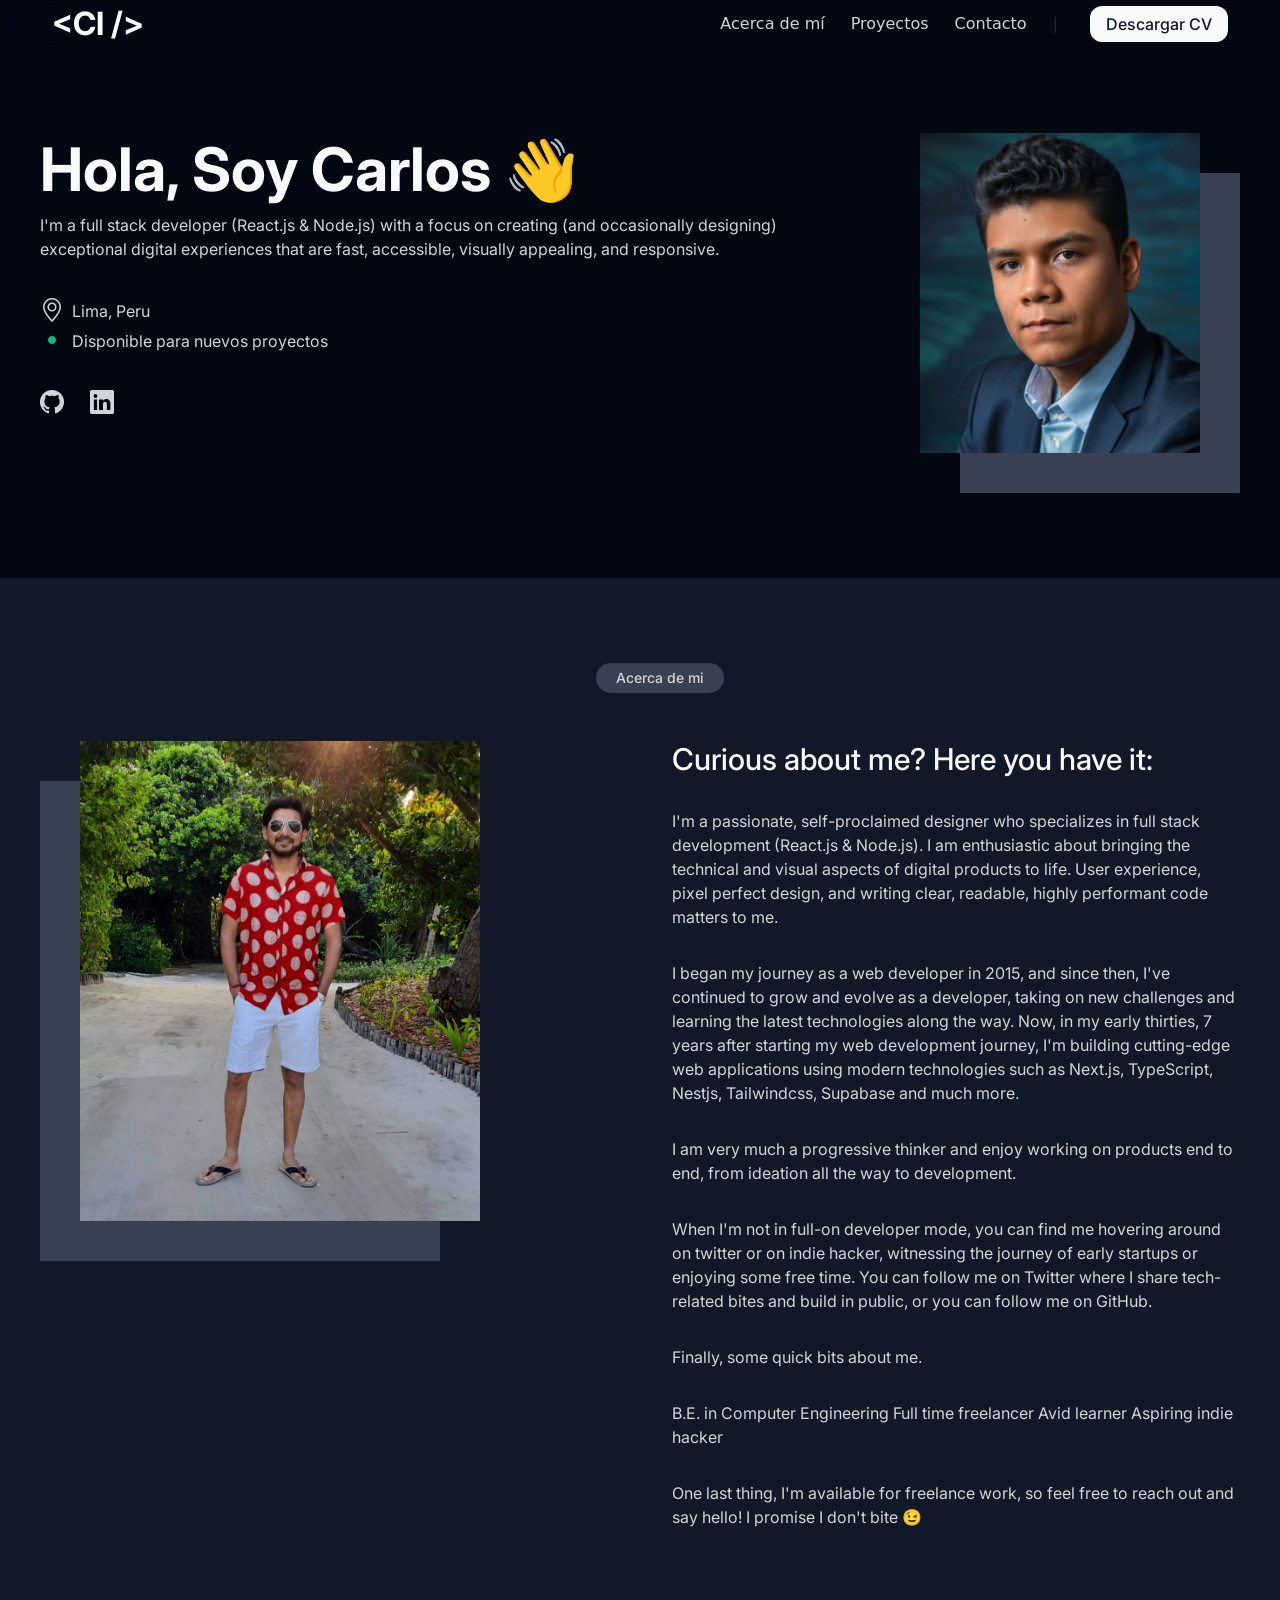
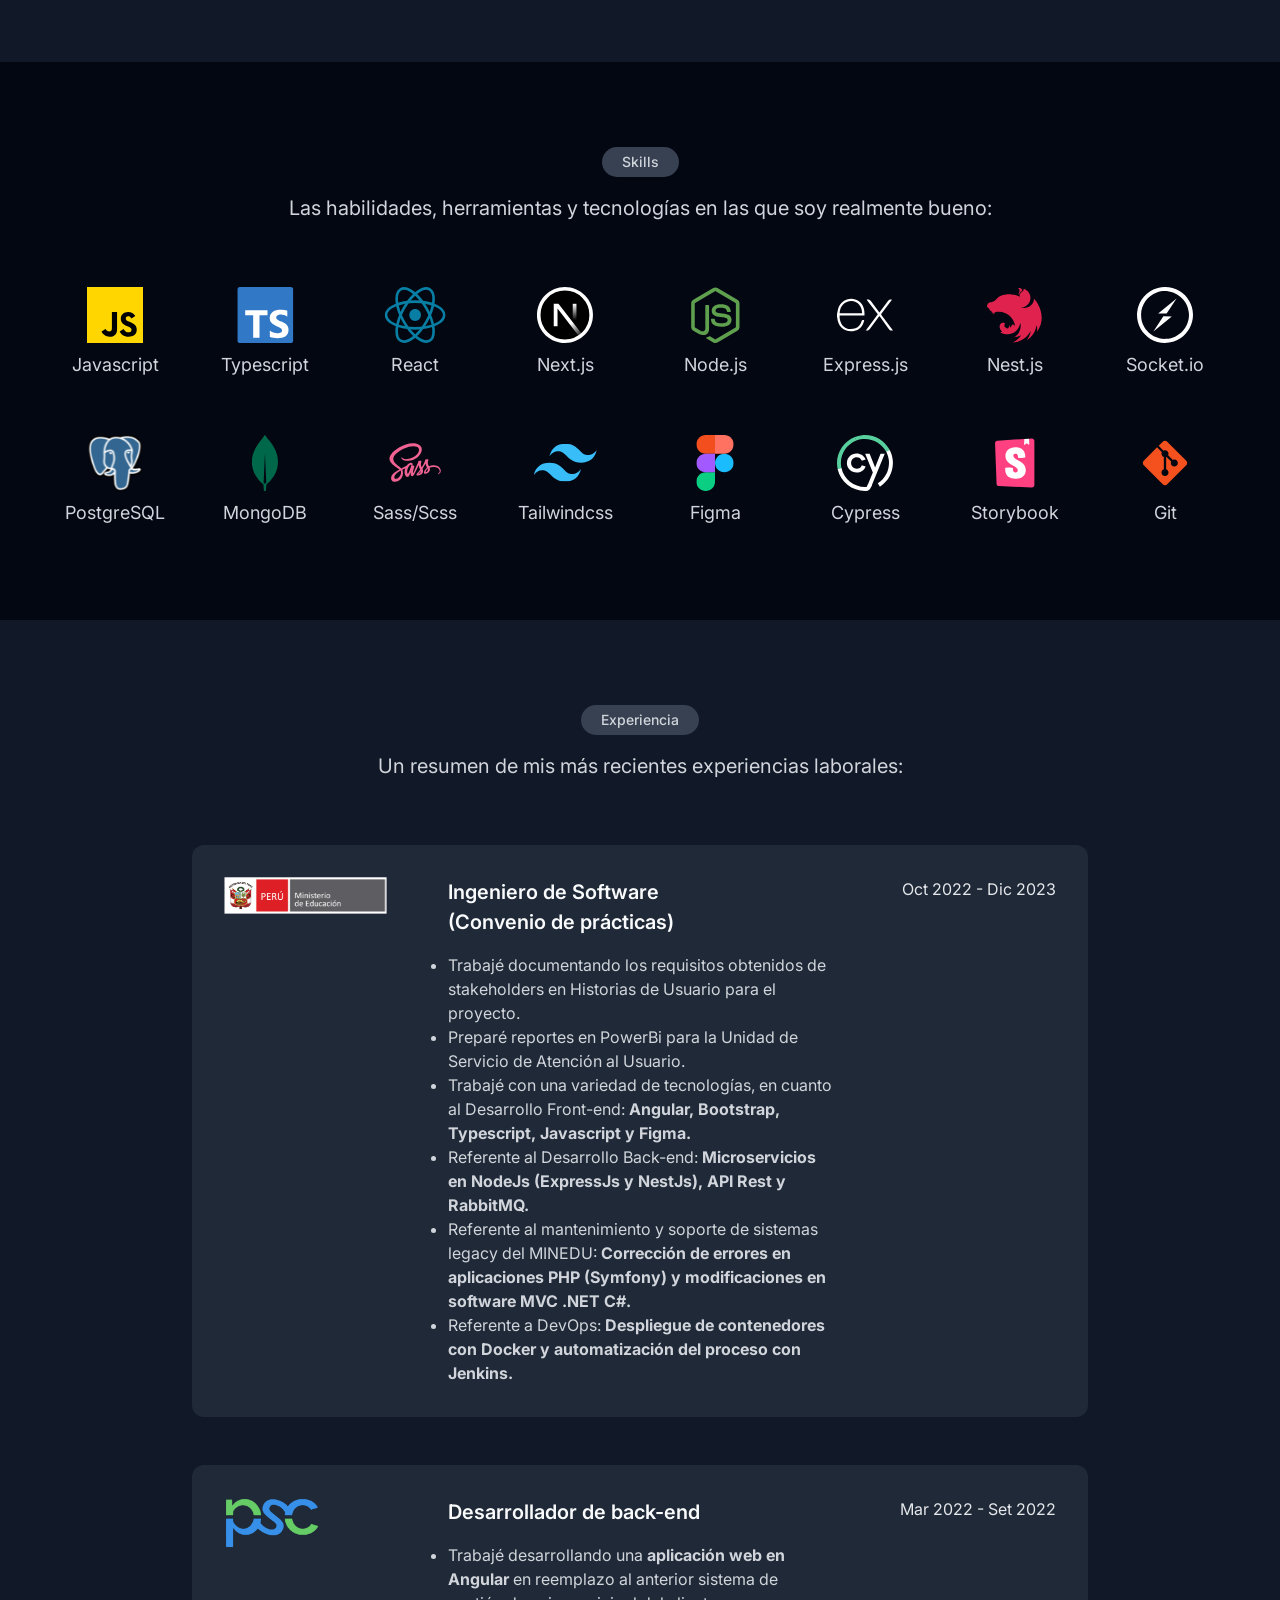
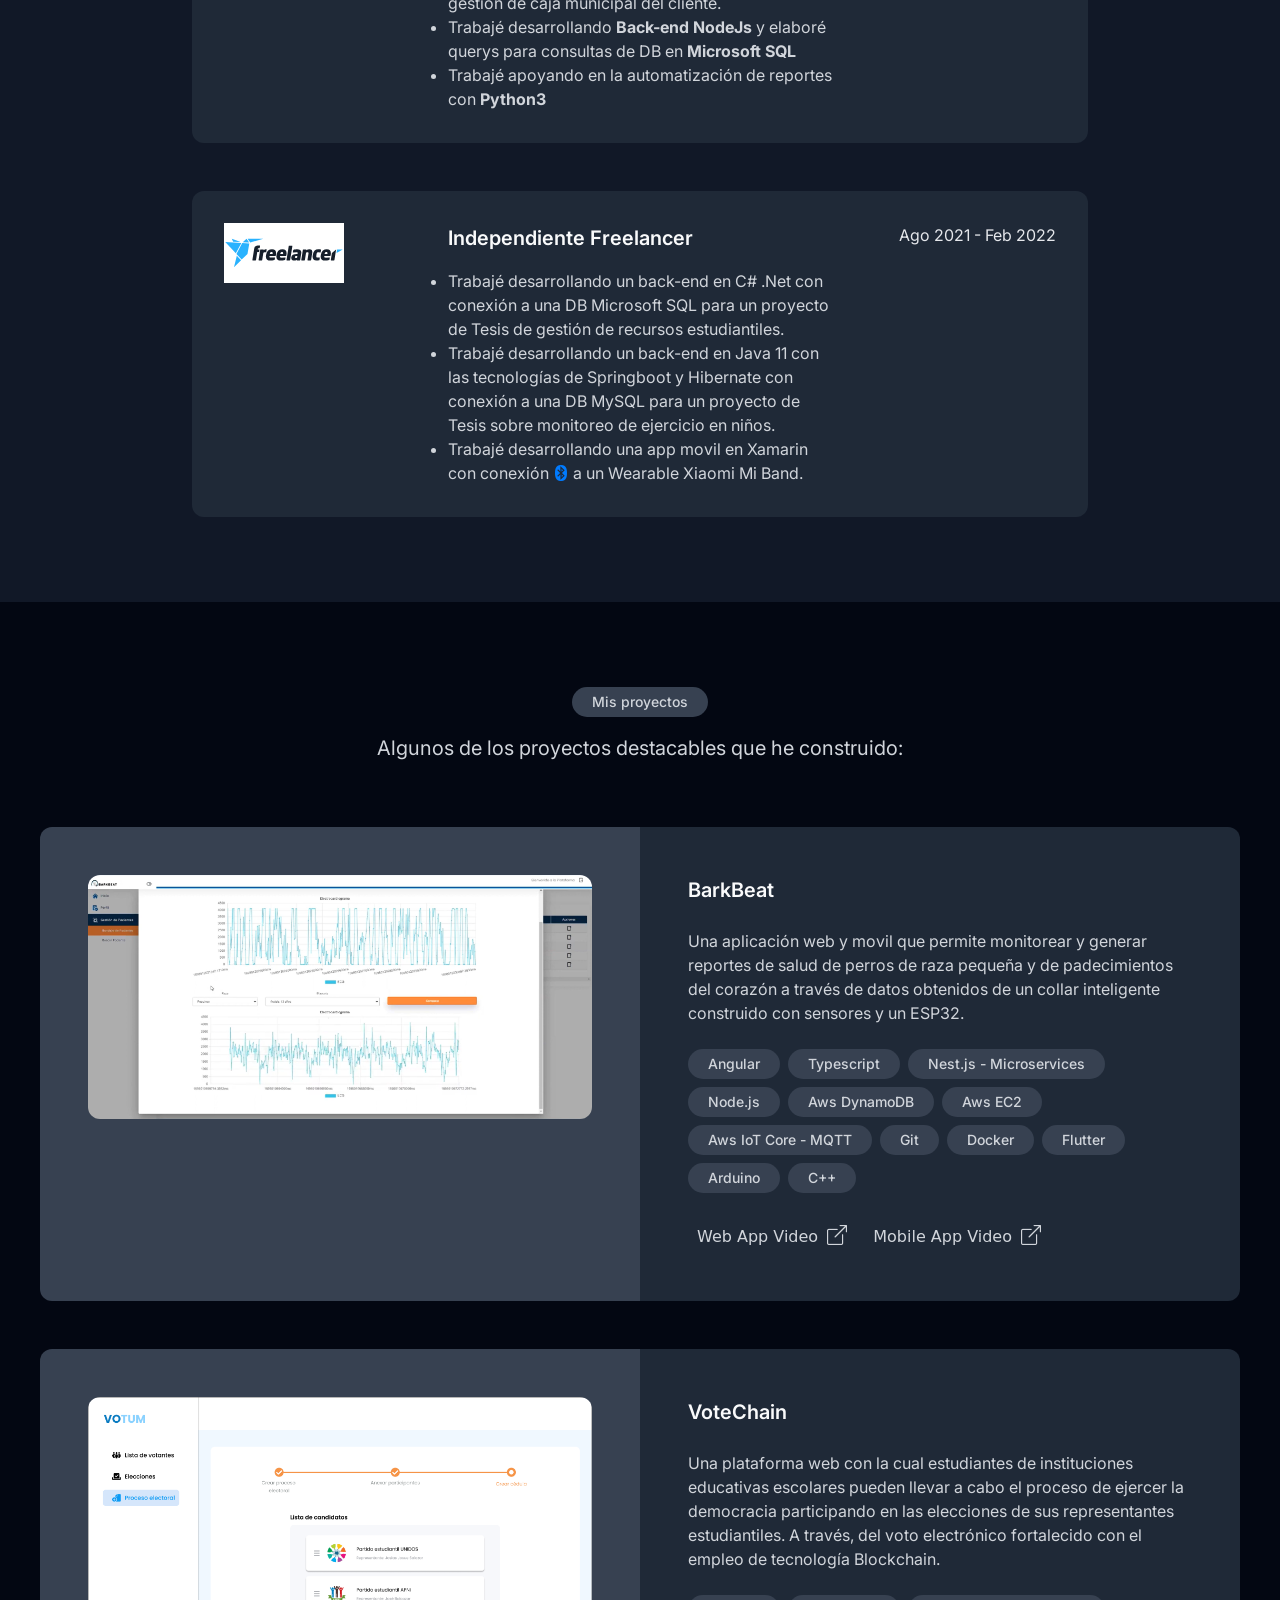
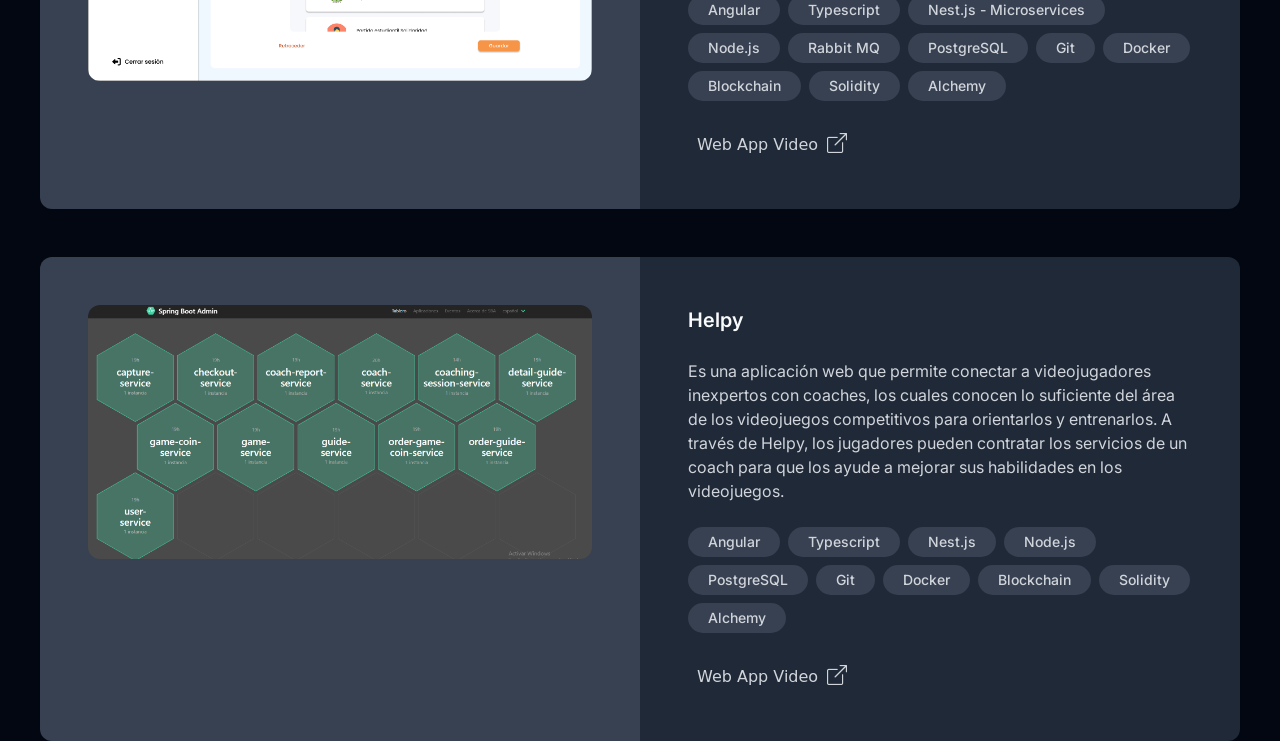
==== index.html @ 48fbedfe "." ====
<!DOCTYPE html>
<html lang="es">

<head>
    <meta charset="UTF-8">
    <meta name="viewport" content="width=device-width, initial-scale=1.0">
    <meta name="author" content="Carlos Izarra Ticlla">
    <meta name="description" content="Portafolio de proyectos">
    <meta name="keywords" content="Fullstack, backend, frontend, developer, web design">

    <link href="https://cdn.jsdelivr.net/npm/bootstrap@5.3.2/dist/css/bootstrap.min.css" rel="stylesheet"
        integrity="sha384-T3c6CoIi6uLrA9TneNEoa7RxnatzjcDSCmG1MXxSR1GAsXEV/Dwwykc2MPK8M2HN" crossorigin="anonymous">
    <link rel="stylesheet" href="https://cdn.jsdelivr.net/npm/bootstrap-icons@1.11.3/font/bootstrap-icons.min.css">
    <link href="style.css" rel="stylesheet">
    <link rel="icon" type="image/x-icon" href="images/icons/icon.png">

    <link rel="preconnect" href="https://fonts.googleapis.com">
    <link rel="preconnect" href="https://fonts.gstatic.com" crossorigin>
    <link href="https://fonts.googleapis.com/css2?family=Inter:wght@100..900&display=swap" rel="stylesheet">
    <title>Carlos Izarra | Software Engineer from Lima, Peru</title>
</head>

<body>

    <!--navbar-->
    <nav class="navbar navbar-expand-md navbar-dark sticky-top">
        <div class="container-fluid navbar-container">
            <button class="navbar-toggler" type="button" data-bs-toggle="collapse" data-bs-target="#navbarContent"
                aria-controls="navbarSupportedContent" aria-expanded="false" aria-label="Toggle navigation">
                <span class="navbar-toggler-icon"></span>
            </button>
            <div class="collapse navbar-collapse align-items-center justify-content-between" id="navbarContent">
                <p class="logo-text"> &#60;CI &#47;&#62;</p>
                <ul class="navbar-nav d-flex justify-content-center align-items-center">
                    <li class="nav-item">
                        <a class="nav-link active" aria-current="page" href="#aboutme">Acerca de mí</a>
                    </li>
                    <li class="nav-item">
                        <a class="nav-link" href="#">Proyectos</a>
                    </li>
                    <!--<li class="nav-item">
                        <a class="nav-link" href="#">Testimonios</a>
                    </li>-->
                    <li class="nav-item">
                        <a class="nav-link" href="#">Contacto</a>
                    </li>
                    <li class="nav-item">
                        <a class="nav-link separation">|</a>
                    </li>
                    <li class="nav-item">

                        <button type="button" class="btn btn-primary">
                            Descargar CV
                        </button>


                    </li>
                </ul>
            </div>
        </div>
    </nav>

    <!--Hero section-->
    <section class="hero-section dark-section">
        <div class="row section-container">
            <div class="col col-12 col-md-6 col-lg-8 order-2 order-sm-2 order-md-1 ">
                <div class="group-content">
                    <h1 class="title">Hola, Soy Carlos 👋</h1>
                    <p class="description">I'm a full stack developer (React.js & Node.js) with a focus on creating (and
                        occasionally designing) exceptional digital experiences that are fast, accessible, visually
                        appealing, and responsive.</p>
                </div>

                <div class="group-content">
                    <div class="location">
                        <i class="bi bi-geo-alt"></i>
                        <p>Lima, Peru</p>
                    </div>
                    <div class="disponibility">
                        <i class="bi bi-circle-fill"></i>
                        <p>Disponible para nuevos proyectos</p>
                    </div>
                </div>

                <div class="group-content">
                    <div class="social-medias">
                        <a href="https://github.com/CarlosIzarra09" rel="noreferrer noreopener" target="_blank">
                            <i class="bi bi-github"></i>
                        </a>
                        <a href="https://www.linkedin.com/in/carlos-eduardo-izarra-ticlla-a9482778"
                            rel="noreferrer noreopener" target="_blank">
                            <i class="bi bi-linkedin"></i>
                        </a>
                    </div>
                </div>

            </div>
            <div class="col col-12 col-md-6 col-lg-4 photo-container order-1 order-sm-1 order-md-2">
                <img class="photo" src="images/izarra-portrait.jpeg" alt="profile-photo">
            </div>
        </div>
    </section>

    <!--Aboutme section-->
    <section id="aboutme" class="aboutme-section dark-regular-section">
        <div class="title-section">
            <span class="badge rounded-pill text-bg-primary">Acerca de mi</span>
        </div>
        <div class="section-container">
            <div class="row">
                <div class="col col-12 col-md-6 col-lg-6 photo-container">
                    <img class="photo" src="images/sagar-full-pose.jpg" alt="">
                </div>
                <div class="col col-12 col-md-6 col-lg-6 information-container">
                    <h2 class="title">Curious about me? Here you have it:</h2>
                    <div class="col description">
                        <p>I'm a passionate, self-proclaimed designer who specializes in full stack development
                            (React.js &
                            Node.js). I am enthusiastic about bringing the technical and visual aspects of digital
                            products
                            to life. User experience, pixel perfect design, and writing clear, readable, highly
                            performant
                            code matters to me.
                        </p>
                        <p>I began my journey as a web developer in 2015, and since then, I've continued to grow and
                            evolve
                            as a developer, taking on new challenges and learning the latest technologies along the way.
                            Now, in my early thirties, 7 years after starting my web development journey, I'm building
                            cutting-edge web applications using modern technologies such as Next.js, TypeScript, Nestjs,
                            Tailwindcss, Supabase and much more.
                        </p>
                        <p>I am very much a progressive thinker and enjoy working on products end to end, from ideation
                            all
                            the way to development.
                        </p>
                        <p>
                            When I'm not in full-on developer mode, you can find me hovering around on twitter or on
                            indie
                            hacker, witnessing the journey of early startups or enjoying some free time. You can follow
                            me
                            on Twitter where I share tech-related bites and build in public, or you can follow me on
                            GitHub.
                        </p>
                        <p>
                            Finally, some quick bits about me.
                        </p>
                        <p>
                            B.E. in Computer Engineering
                            Full time freelancer
                            Avid learner
                            Aspiring indie hacker
                        </p>
                        <p>One last thing, I'm available for freelance work, so feel free to reach out and say hello! I
                            promise I don't bite 😉</p>
                        </p>
                    </div>

                </div>
            </div>
        </div>
    </section>

    <!--Skills Section-->
    <section class="skills-section dark-section">
        <div class="title-section">
            <span class="badge rounded-pill text-bg-primary">Skills</span>
            <p>Las habilidades, herramientas y tecnologías en las que soy realmente bueno:</p>
        </div>
        <div class="section-container">
            <div class="col skill-container">
                <img src="images/logos/icon-javascript.svg" alt="icon-">
                <span>Javascript</span>
            </div>
            <div class="col skill-container">
                <img src="images/logos/icon-typescript.svg" alt="icon-">
                <span>Typescript</span>
            </div>
            <div class="col skill-container">
                <img src="images/logos/icon-react.svg" alt="icon-">
                <span>React</span>
            </div>
            <div class="col skill-container">
                <img src="images/logos/icon-nextjs.svg" alt="icon-">
                <span>Next.js</span>
            </div>
            <div class="col skill-container">
                <img src="images/logos/icon-nodejs.svg" alt="icon-">
                <span>Node.js</span>
            </div>
            <div class="col skill-container">
                <img src="images/logos/icon-express-light.svg" alt="icon-">
                <span>Express.js</span>
            </div>
            <div class="col skill-container">
                <img src="images/logos/icon-nest.svg" alt="icon-">
                <span>Nest.js</span>
            </div>
            <div class="col skill-container">
                <img src="images/logos/icon-socket-light.svg" alt="icon-">
                <span>Socket.io</span>
            </div>
            <div class="col skill-container">
                <img src="images/logos/icon-postgresql.svg" alt="icon-">
                <span>PostgreSQL</span>
            </div>
            <div class="col skill-container">
                <img src="images/logos/icon-mongodb.svg" alt="icon-">
                <span>MongoDB</span>
            </div>
            <div class="col skill-container">
                <img src="images/logos/icon-sass.svg" alt="icon-">
                <span>Sass/Scss</span>
            </div>
            <div class="col skill-container">
                <img src="images/logos/icon-tailwindcss.svg" alt="icon-">
                <span>Tailwindcss</span>
            </div>
            <div class="col skill-container">
                <img src="images/logos/icon-figma.svg" alt="icon-">
                <span>Figma</span>
            </div>
            <div class="col skill-container">
                <img src="images/logos/icon-cypress-light.svg" alt="icon-">
                <span>Cypress</span>
            </div>
            <div class="col skill-container">
                <img src="images/logos/icon-storybook.svg" alt="icon-">
                <span>Storybook</span>
            </div>
            <div class="col skill-container">
                <img src="images/logos/icon-git.svg" alt="icon-">
                <span>Git</span>
            </div>

        </div>
    </section>

    <!--Experience Section-->
    <section class="experience-section dark-regular-section">
        <div class="title-section">
            <span class="badge rounded-pill text-bg-primary">Experiencia</span>
            <p>Un resumen de mis más recientes experiencias laborales:</p>
        </div>
        <div class="section-container">

            <div class="experience-container">
                <div class="container-company-logo">
                    <img style="width: 85%;" src="images/logos/icon-minedu.svg" alt="company">
                </div>
                <div class="container-description">
                    <p class="description__title">Ingeniero de Software<br />(Convenio de prácticas)</p>
                    <ul class="description__activities">
                        <li>Trabajé documentando los requisitos obtenidos de stakeholders en Historias de Usuario para
                            el proyecto.</li>
                        <li>Preparé reportes en PowerBi para la Unidad de Servicio de Atención al Usuario.</li>
                        <li>Trabajé con una variedad de tecnologías, en cuanto al Desarrollo Front-end:
                            <strong> Angular,
                                Bootstrap,
                                Typescript, Javascript y Figma.
                            </strong>
                        </li>
                        <li>Referente al Desarrollo Back-end:
                            <strong>Microservicios en NodeJs (ExpressJs y NestJs), API
                                Rest y
                                RabbitMQ.
                            </strong>
                        </li>
                        <li>Referente al mantenimiento y soporte de sistemas legacy del MINEDU:
                            <strong>Corrección de
                                errores en
                                aplicaciones PHP (Symfony)
                                y modificaciones en software MVC .NET C#.
                            </strong>
                        </li>
                        <li>Referente a DevOps:
                            <strong>Despliegue de contenedores con Docker y automatización del
                                proceso con Jenkins.
                            </strong>
                        </li>
                    </ul>

                </div>
                <div class="container-period">
                    <span>Oct 2022 - Dic 2023</span>
                </div>
            </div>

            <div class="experience-container">
                <div class="container-company-logo">

                    <img style="width: 50%;" src="images/logos/parrot-security-consulting-logo.png" alt="company">
                </div>
                <div class="container-description">
                    <p class="description__title">Desarrollador de back-end<br /></p>
                    <ul class="description__activities">
                        <li>Trabajé desarrollando una <strong>aplicación web en Angular</strong> en reemplazo al
                            anterior sistema de gestión de caja municipal del cliente.</li>
                        <li>Trabajé desarrollando <strong>Back-end NodeJs</strong> y elaboré querys para consultas de DB
                            en <strong>Microsoft SQL</strong></li>
                        <li>Trabajé apoyando en la automatización de reportes con <strong>Python3</strong></li>
                    </ul>

                </div>
                <div class="container-period">
                    <span>Mar 2022 - Set 2022</span>
                </div>
            </div>

            <div class="experience-container">
                <div class="container-company-logo">
                    <img style="background-color: white;" src="images/logos/logo-freelancer.svg" alt="company">
                </div>
                <div class="container-description">
                    <p class="description__title">Independiente Freelancer<br /></p>
                    <ul class="description__activities">
                        <li>Trabajé desarrollando un back-end en C# .Net con conexión a una DB Microsoft SQL para un
                            proyecto de Tesis de gestión de recursos estudiantiles.</li>
                        <li>Trabajé desarrollando un back-end en Java 11 con las tecnologías de Springboot y Hibernate
                            con conexión a una DB MySQL para un proyecto de Tesis sobre monitoreo de ejercicio en niños.
                        </li>
                        <li>Trabajé desarrollando una app movil en Xamarin con conexión <i class="bi bi-bluetooth"
                                style="font-size: 1em; color: #007bff;"></i> a un Wearable Xiaomi Mi Band.</li>
                    </ul>
                </div>
                <div class="container-period">
                    <span>Ago 2021 - Feb 2022</span>
                </div>
            </div>


        </div>
    </section>

    <!--Work Section-->
    <section class="work-section dark-section">
        <div class="title-section">
            <span class="badge rounded-pill">Mis proyectos</span>
            <p>Algunos de los proyectos destacables que he construido:</p>
        </div>
        <div class="section-container">

            <div class="container-work row">
                <div class="col-6 preview-work-column">
                    <img class="img-fluid" src="images/works/barkbeat/web.png" alt="">
                </div>
                <div class="col-6 description-work-column">
                    <span class="work-column__title">BarkBeat</span>
                    <p>
                        Una aplicación web y movil que permite monitorear y generar reportes de salud de perros de raza
                        pequeña y de padecimientos del corazón a través de datos obtenidos de un collar inteligente
                        construido
                        con sensores y un ESP32.
                    </p>
                    <div class="tech-badges d-flex gap-2 flex-wrap ">
                        <span class="badge rounded-pill">Angular</span>
                        <span class="badge rounded-pill">Typescript</span>
                        <span class="badge rounded-pill">Nest.js - Microservices</span>
                        <span class="badge rounded-pill">Node.js</span>
                        <span class="badge rounded-pill">Aws DynamoDB</span>
                        <span class="badge rounded-pill">Aws EC2</span>
                        <span class="badge rounded-pill">Aws IoT Core - MQTT</span>
                        <span class="badge rounded-pill">Git</span>
                        <span class="badge rounded-pill">Docker</span>
                        <span class="badge rounded-pill">Flutter</span>
                        <span class="badge rounded-pill">Arduino</span>
                        <span class="badge rounded-pill">C++</span>
                    </div>
                    <div class="d-flex gap-2 flex-wrap">
                        <a href="https://www.youtube.com/watch?v=ePqyZFLSVjY" target="_blank" rel="noopener noreferrer">
                            Web App Video
                            <i class="bi bi-box-arrow-up-right"></i>
                        </a>
                        <a href="https://www.youtube.com/watch?v=DiIOHXmTfeA" target="_blank" rel="noopener noreferrer">
                            Mobile App Video
                            <i class="bi bi-box-arrow-up-right"></i>
                        </a>
                    </div>


                </div>
            </div>

            <div class="container-work row">
                <div class="col-6 preview-work-column">
                    <img class="img-fluid" src="images/works/votechain/electoral-process-page.png" alt="">
                </div>
                <div class="col-6 description-work-column">
                    <span class="work-column__title">VoteChain</span>
                    <p>Una plataforma web con la cual estudiantes de instituciones educativas escolares pueden llevar a
                        cabo el proceso de ejercer la democracia participando en las elecciones de sus representantes
                        estudiantiles. A través, del voto electrónico fortalecido con el empleo de tecnología
                        Blockchain.
                    </p>
                    <div class="tech-badges d-flex gap-2 flex-wrap ">
                        <span class="badge rounded-pill">Angular</span>
                        <span class="badge rounded-pill">Typescript</span>
                        <span class="badge rounded-pill">Nest.js - Microservices</span>
                        <span class="badge rounded-pill">Node.js</span>
                        <span class="badge rounded-pill">Rabbit MQ</span>
                        <span class="badge rounded-pill">PostgreSQL</span>
                        <span class="badge rounded-pill">Git</span>
                        <span class="badge rounded-pill">Docker</span>
                        <span class="badge rounded-pill">Blockchain</span>
                        <span class="badge rounded-pill">Solidity</span>
                        <span class="badge rounded-pill">Alchemy</span>
                    </div>
                    <a href="https://youtu.be/lZUMX9cxocc" target="_blank" rel="noopener noreferrer">
                        Web App Video
                        <i class="bi bi-box-arrow-up-right"></i>
                    </a>

                </div>
            </div>

            <div class="container-work row">
                <div class="col-6 preview-work-column">
                    <img class="img-fluid" src="images/works/helpy/microservices.png" alt="">
                </div>
                <div class="col-6 description-work-column">
                    <span class="work-column__title">Helpy</span>
                    <p>Es una aplicación web que permite conectar a videojugadores inexpertos con coaches,
                        los cuales conocen lo suficiente del área de los videojuegos competitivos para orientarlos y
                        entrenarlos. A través de Helpy, los jugadores pueden contratar los servicios de un coach para que los ayude a
                        mejorar sus habilidades en los videojuegos.
                    </p>
                    <div class="tech-badges d-flex gap-2 flex-wrap ">
                        <span class="badge rounded-pill">Angular</span>
                        <span class="badge rounded-pill">Typescript</span>
                        <span class="badge rounded-pill">Nest.js</span>
                        <span class="badge rounded-pill">Node.js</span>
                        <span class="badge rounded-pill">PostgreSQL</span>
                        <span class="badge rounded-pill">Git</span>
                        <span class="badge rounded-pill">Docker</span>
                        <span class="badge rounded-pill">Blockchain</span>
                        <span class="badge rounded-pill">Solidity</span>
                        <span class="badge rounded-pill">Alchemy</span>
                    </div>
                    <a href="https://www.youtube.com/watch?v=ePqyZFLSVjY" target="_blank" rel="noopener noreferrer">
                        Web App Video
                        <i class="bi bi-box-arrow-up-right"></i>
                    </a>

                </div>
            </div>


        </div>
    </section>




    <!--Bootstrap-->
    <script src="https://cdn.jsdelivr.net/npm/bootstrap@5.3.2/dist/js/bootstrap.bundle.min.js"
        integrity="sha384-C6RzsynM9kWDrMNeT87bh95OGNyZPhcTNXj1NW7RuBCsyN/o0jlpcV8Qyq46cDfL"
        crossorigin="anonymous"></script>
</body>

</html>
---- style.css ----
/*General*/
:root {
    --gray-light-default: #ffffff;
    --gray-light-50: #f9fafb;
    --gray-light-100: #f3f4f6;
    --gray-light-200: #e5e7eb;
    --gray-light-300: #d1d5db;
    --gray-light-400: #9ca3af;
    --gray-light-500: #6b7280;
    --gray-light-600: #4b5563;
    --gray-light-700: #374151;
    --gray-light-800: #1f2937;
    --gray-light-900: #111827;
    --gray-light-950: #030712;

    --gray-dark-default: #030712;
    --gray-dark-50: #111827;
    --gray-dark-100: #1f2937;
    --gray-dark-200: #374151;
    --gray-dark-300: #4b5563;
    --gray-dark-400: #6b7280;
    --gray-dark-500: #9ca3af;
    --gray-dark-600: #d1d5db;
    --gray-dark-700: #e5e7eb;
    --gray-dark-800: #f3f4f6;
    --gray-dark-900: #f9fafb;
    --gray-dark-950: #ffffff;

    --emerald: #10b981;
}

body {
    background-color: var(--gray-dark-default);
}

section {
    display: flex;
    flex-direction: column;
    align-items: center;
}

.col {
    display: flex;
    flex-direction: column;
}

.dark-section {
    background-color: var(--gray-dark-default);
}

.dark-regular-section {
    background-color: var(--gray-dark-50);
}


/*Navbar*/
.navbar-dark {
    color: var(--gray-dark-900) !important;
}

.navbar {
    backdrop-filter: blur(24px)
}




.navbar-nav .nav-item .nav-link {
    color: var(--gray-dark-600);
    font-size: 1rem;
    font-weight: 500;
    margin-left: 10px;
}

.navbar-nav .nav-item .nav-link:hover {
    color: var(--gray-dark-900);
}

.navbar-nav .nav-item .separation {
    color: var(--gray-dark-100);
}



.container-fluid .logo-text {
    font-family: "Inter", sans-serif;
    font-weight: bold;
    font-size: 2rem;
    color: var(--gray-dark-900);
    margin-bottom: 0;
}

.navbar-nav button {
    color: var(--gray-dark-50);
    background-color: var(--gray-dark-900);
    border: none !important;
    border-radius: 0.75rem !important;
    padding: 6px 16px;
    font-family: "Inter", sans-serif;
    font-weight: 500;
    font-size: 1rem;
    margin-left: 1.5rem;
}

.navbar-nav button:hover {
    background-color: var(--gray-dark-700);
    color: var(--gray-dark-50);
}

/*Hero Section*/
.hero-section {
    padding: 85px 40px;   
}

.navbar {
    padding: 0px 40px;
}


.navbar .navbar-container {
    max-width: 80rem;
}

.section-container {
    max-width: 80rem;
}


.hero-section .title {
    font-family: "Inter", sans-serif;
    font-weight: bold;
    font-size: 3.75rem;
    color: var(--gray-dark-900);

}

.hero-section .description {
    font-family: "Inter", sans-serif;
    font-weight: 400;
    font-size: 1rem;
    color: var(--gray-dark-600);
    /*padding-bottom: 2.75rem;*/
    margin: 0;
}

.hero-section .location{
    display: flex;
    flex-direction: row;
    color: var(--gray-dark-600);
    gap: 8px;
    align-items: center;
}

.hero-section .location p {
    font-family: "Inter", sans-serif;
    font-weight: 400;
    font-size: 1rem;
    margin: 0;
}

.hero-section .location i {
    font-size: 24px;
}

.hero-section .disponibility{
    display: flex;
    flex-direction: row;
    color: var(--gray-dark-600);
    gap: 8px;
    align-items: center;
}

.hero-section .disponibility p {
    font-family: "Inter", sans-serif;
    font-weight: 400;
    font-size: 1rem;
    margin: 0;
}

.hero-section .disponibility i {
    font-size: 8px;
    padding-left: 8px;
    padding-right: 8px;
    color: var(--emerald);
}

.hero-section .photo-container {
    justify-content: center;
    align-content: end;
    flex-wrap: wrap;
}

.hero-section .photo-container .photo {
    width: 280px;
    height: 320px;
    margin-right: 40px;
    margin-bottom: 40px;
    
    object-fit: cover;
    
    box-shadow: 40px 40px var(--gray-dark-200);
}

.hero-section .row .col {
    gap: 2rem;
}

.hero-section .social-medias a {
    margin-right: 18px;
    font-size: 1.5rem;
    text-decoration: none;
}

.hero-section .social-medias a:hover i {
    color: var(--gray-dark-900);
}

.hero-section .social-medias a i {
    color: var(--gray-dark-600) ;
}

/*About me*/
.aboutme-section {
    padding: 85px 40px 85px 80px;   
    display: flex;
    flex-direction: column;
    align-items: center;
    gap: 3rem;
}

.aboutme-section .title-section {
    text-align: center;
}

.aboutme-section .title-section .badge{
     color: var(--gray-dark-600) !important;
     padding: 8px 20px 8px 20px;
     font-weight: 500;
     font-family: 'Inter', sans-serif;
     font-size: 0.875rem;
     background-color: var(--gray-dark-200) !important;
}

.aboutme-section .photo-container {
    display: flex;
    flex-direction: column;
    justify-content: start;
    align-items: start;
}

.aboutme-section .photo-container .photo {
    width: 400px;
    height: 480px;
    object-fit: cover;
    box-shadow: -40px 40px var(--gray-dark-200);
}

.aboutme-section .information-container {
    gap: 24px;
}

.aboutme-section .information-container .title {
    font-size: 1.875rem;
}

.aboutme-section .information-container .description {
    gap: 16px;
}

.aboutme-section .information-container .title {
    color: var(--gray-dark-900);
    font-family: 'Inter', sans-serif;
}

.aboutme-section .information-container .description p {
    color: var(--gray-dark-600);
    font-family: 'Inter', sans-serif;
    font-size: 1rem;
    font-weight: 400;
}

/*Skills*/
.skills-section {
    padding: 85px 40px 85px 40px;   
    display: flex;
    flex-direction: column;
    align-items: center;
    gap: 3rem;
}

.skills-section .title-section {
    display: flex;
    flex-direction: column;
    align-items: center;
    gap: 1rem;
}

.skills-section .title-section .badge{
     color: var(--gray-dark-600) !important;
     padding: 8px 20px 8px 20px;
     font-weight: 500;
     font-family: 'Inter', sans-serif;
     font-size: 0.875rem;
     background-color: var(--gray-dark-200) !important;
}

.skills-section .title-section p {
    font-family: 'Inter', sans-serif;
    font-size: 1.25rem;
    font-weight: 400;
    color: var(--gray-dark-600);
    text-align: center;
}

.skills-section .section-container {
    display: grid;
    width: 100%;
    row-gap: 3rem;
    grid-template-columns: repeat(8,minmax(0,1fr));
}

.section-container .skill-container {
    display: flex;
    flex-direction: column;
    align-items: center;
    height: 100px;
}

.section-container .skill-container img {
    padding-bottom: 8px;
    width: 64px;
    height: 64px;
}

.section-container .skill-container span {
    font-family: 'Inter', sans-serif;
    font-weight: 400;
    font-size: 1.125rem;
    color: var(--gray-dark-600);
}

/*Experience*/
.experience-section {
    padding: 85px 40px 85px 40px;   
    display: flex;
    flex-direction: column;
    align-items: center;
    gap: 3rem;
}

.experience-section .title-section {
    display: flex;
    flex-direction: column;
    align-items: center;
    gap: 1rem;
}

.experience-section .title-section .badge{
     color: var(--gray-dark-600) !important;
     padding: 8px 20px 8px 20px;
     font-weight: 500;
     font-family: 'Inter', sans-serif;
     font-size: 0.875rem;
     background-color: var(--gray-dark-200) !important;
}

.experience-section .title-section p {
    font-family: 'Inter', sans-serif;
    font-size: 1.25rem;
    font-weight: 400;
    color: var(--gray-dark-600);
    text-align: center;
}

.experience-section .section-container {
    display: flex;
    flex-direction: column;
    align-items: center;
    gap: 3rem;
    width: 100%;
}

.experience-section .section-container .experience-container {
    background-color: var(--gray-dark-100);
    border-radius: 12px;
    padding: 2rem;
    max-width: 56rem;
    display: flex;
    flex-direction: row;
    gap: 2rem;
}

.experience-container .container-company-logo{
    width: 25%;
}

.experience-container .container-description {
    width: 50%;
    display: flex;
    flex-direction: column;
    gap: 1rem;
}

.experience-container .container-description .description__title {
    font-family: 'Inter',sans-serif;
    color: var(--gray-dark-900);
    font-weight: 600;
    font-size: 1.25rem;
    margin: 0;
}

.experience-container .container-description .description__activities {
    font-family: 'Inter',sans-serif;
    color: var(--gray-dark-600);
    font-size: 1rem;
    font-weight: 400;
    padding-left: 0;
    margin: 0;
}



.experience-container .container-period {
    width: 25%;
    text-align: end;
}

.experience-container .container-period span {
    font-family: 'Inter',sans-serif;
    font-weight: 400;
    color: var(--gray-dark-700);
    font-size: 1rem;
}

/*Work Section*/
.work-section {
    padding: 85px 40px 85px 40px;   
    display: flex;
    flex-direction: column;
    align-items: center;
    gap: 3rem;
}

.work-section .title-section {
    display: flex;
    flex-direction: column;
    align-items: center;
    gap: 1rem;
}

.work-section .title-section .badge{
     color: var(--gray-dark-600) !important;
     padding: 8px 20px 8px 20px;
     font-weight: 500;
     font-family: 'Inter', sans-serif;
     font-size: 0.875rem;
     background-color: var(--gray-dark-200) !important;
}

.work-section .title-section p {
    font-family: 'Inter', sans-serif;
    font-size: 1.25rem;
    font-weight: 400;
    color: var(--gray-dark-600);
    text-align: center;
}

.work-section .section-container {
    display: flex;
    flex-direction: column;
    align-items: center;
    gap: 3rem;
    width: 100%;
    max-height: 480px;
}

.work-section .section-container .container-work {
    width: 100%;
    max-width: 78.5rem;
}

.container-work .preview-work-column {
    background-color: var(--gray-dark-200);
    border-radius: 12px 0px 0px 12px;
    padding: 3rem;
}

.container-work .preview-work-column img {
    object-fit: cover;
    border-radius: 12px;
    color: transparent;
    transition-duration: .5s;
    transition-timing-function: cubic-bezier(.4,.2,1);
}

.container-work .preview-work-column img:hover {
    transform: scale(1.05);
    transition-duration: .5s;
    transition-timing-function: cubic-bezier(.4,.2,1);
    cursor: pointer;
}

.container-work .description-work-column {
    background-color: var(--gray-dark-100);
    border-radius: 0px 12px 12px 0px;
    padding: 3rem;
    display: flex;
    flex-direction: column;
    align-items: start;
    gap: 1.5rem;
}

.container-work .description-work-column .work-column__title {
    padding: 0;
    margin: 0;
    color: var(--gray-dark-900);
    font-family: 'Inter',sans-serif;
    font-weight: 600;
    font-size: 1.25rem;
}

.container-work .description-work-column p {
    padding: 0;
    margin: 0;
    color: var(--gray-dark-600);
    font-family: 'Inter',sans-serif;
    font-weight: 400;
    font-size: 1rem;
}

.container-work .description-work-column .tech-badges .badge {
    color: var(--gray-dark-600) !important;
     padding: 8px 20px 8px 20px;
     font-weight: 500;
     font-family: 'Inter', sans-serif;
     font-size: 0.875rem;
     background-color: var(--gray-dark-200) !important;
}

.container-work .description-work-column a {
    color: var(--gray-dark-600);
    text-decoration: none !important;
    border-radius: 8px;
    padding: 3px 9px;
}

.container-work .description-work-column a:hover {
    background-color: var(--gray-dark-50);
}

.container-work .description-work-column a i {
    padding-left: 4px;
    font-size: 1.25rem;
    color: var(--gray-dark-600);
    font-weight: bold;
    color: 2
}


/*breakpoint lg*/
@media screen and (max-width: 991px) {

    .aboutme-section .photo-container .photo {
        width: 340px;
        height: 420px;
        max-width: 100%;
    }

    .hero-section .title {
        font-size: 2.75rem;
    }

    .skills-section .section-container {
        grid-template-columns: repeat(6,minmax(0,1fr));
        row-gap: 2rem;
    }
}

/*Breakpint md*/
@media screen and (max-width: 767px) {
    .navbar-nav {
        display: flex;
        flex-direction: column;
        align-items: center;
        gap: 5px;
        padding-bottom: 20px;
    }

    .container-fluid .logo-text {
        text-align: center;
    }

    .navbar-nav .nav-item .nav-link {
        margin: 0;
    }

    .navbar-nav button {
        margin: 0;
    }

    .navbar-nav .separation {
        display: none;
    }


    .hero-section .photo-container {
        align-content: center;
        padding-bottom: 4rem;
    }

    .hero-section .photo-container .photo {
        margin: 0;
        border:none;
        width: 240px;
        height: 280px;
        box-shadow: -20px 20px var(--gray-dark-200), 20px 20px var(--gray-dark-200) ;
    }

    .aboutme-section .photo-container {
        align-items: center;
        padding-bottom: 4rem;
    }

    .aboutme-section .photo-container .photo {
        width: 280px;
        height: 360px;
        box-shadow: -20px 20px var(--gray-dark-200), 20px 20px var(--gray-dark-200);
    }

    .skills-section .section-container {
        grid-template-columns: repeat(3,minmax(0,1fr));
        row-gap: 1rem;
    }
}
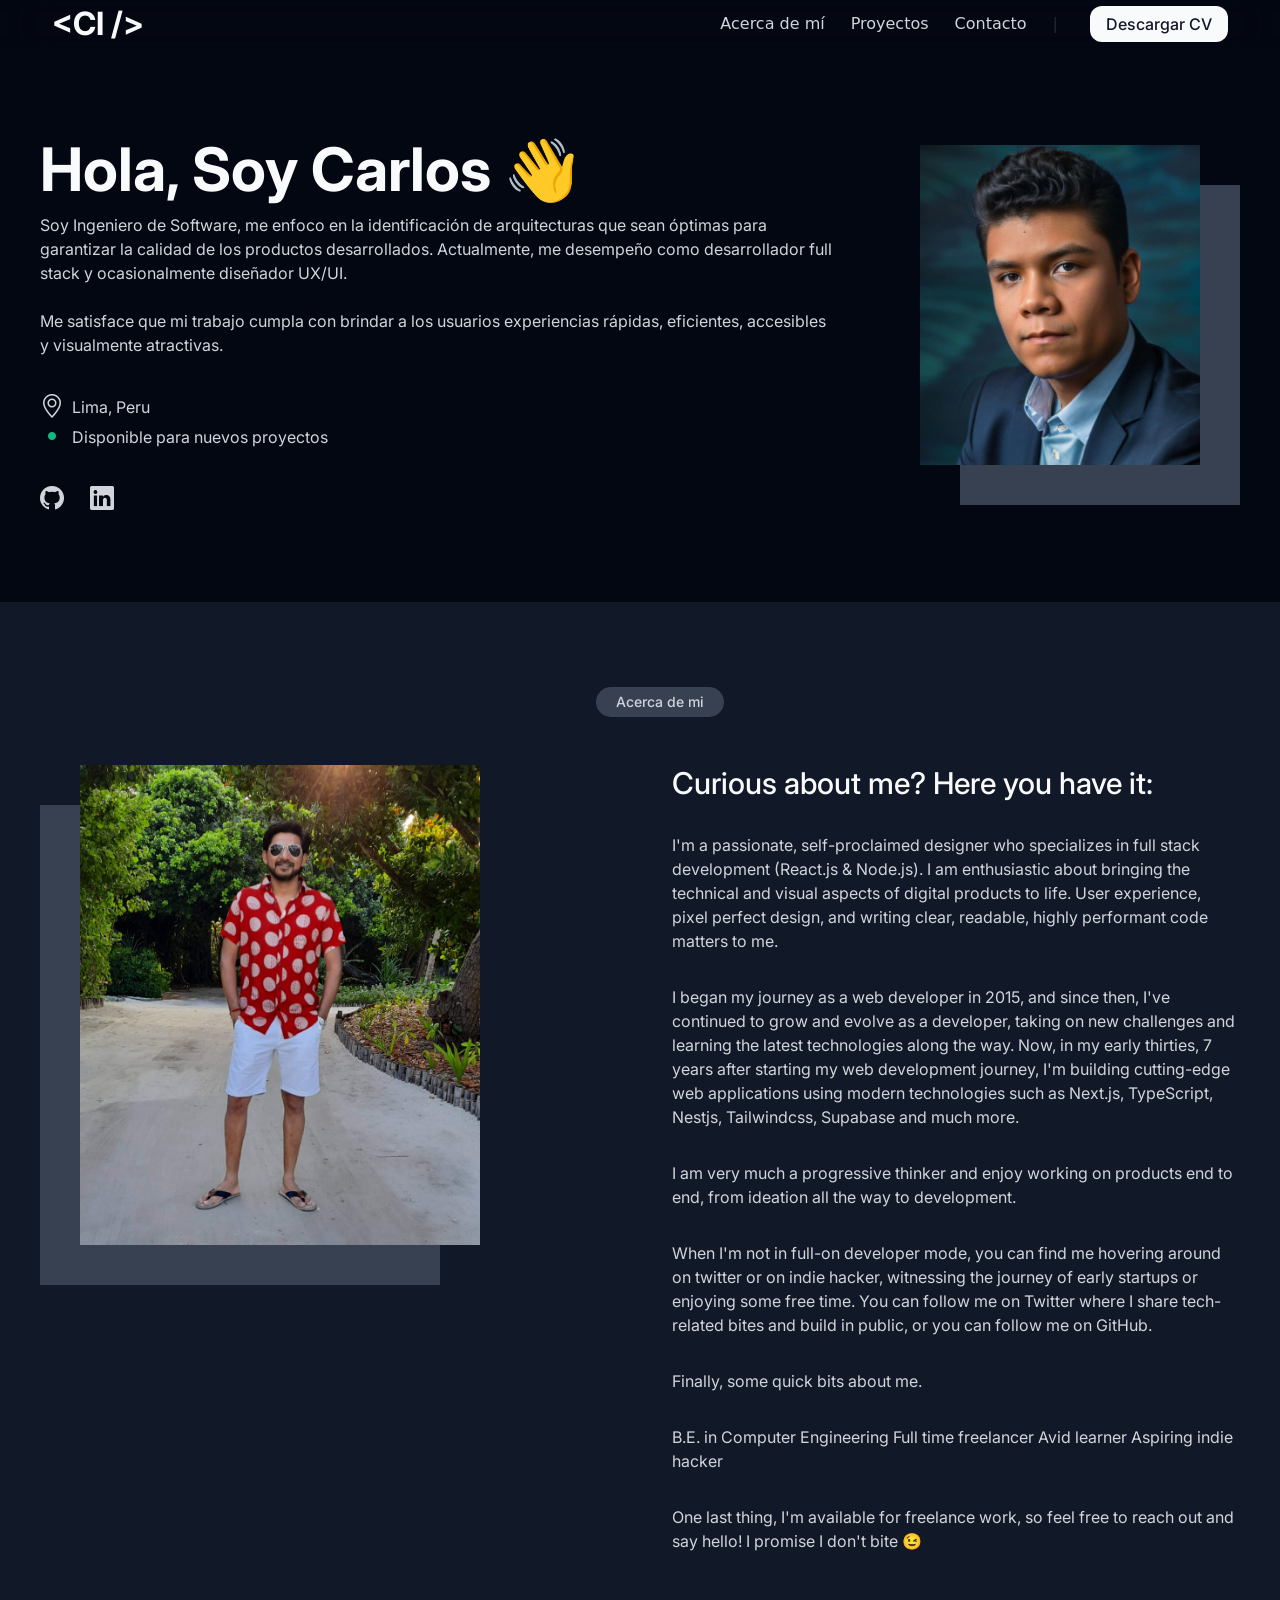
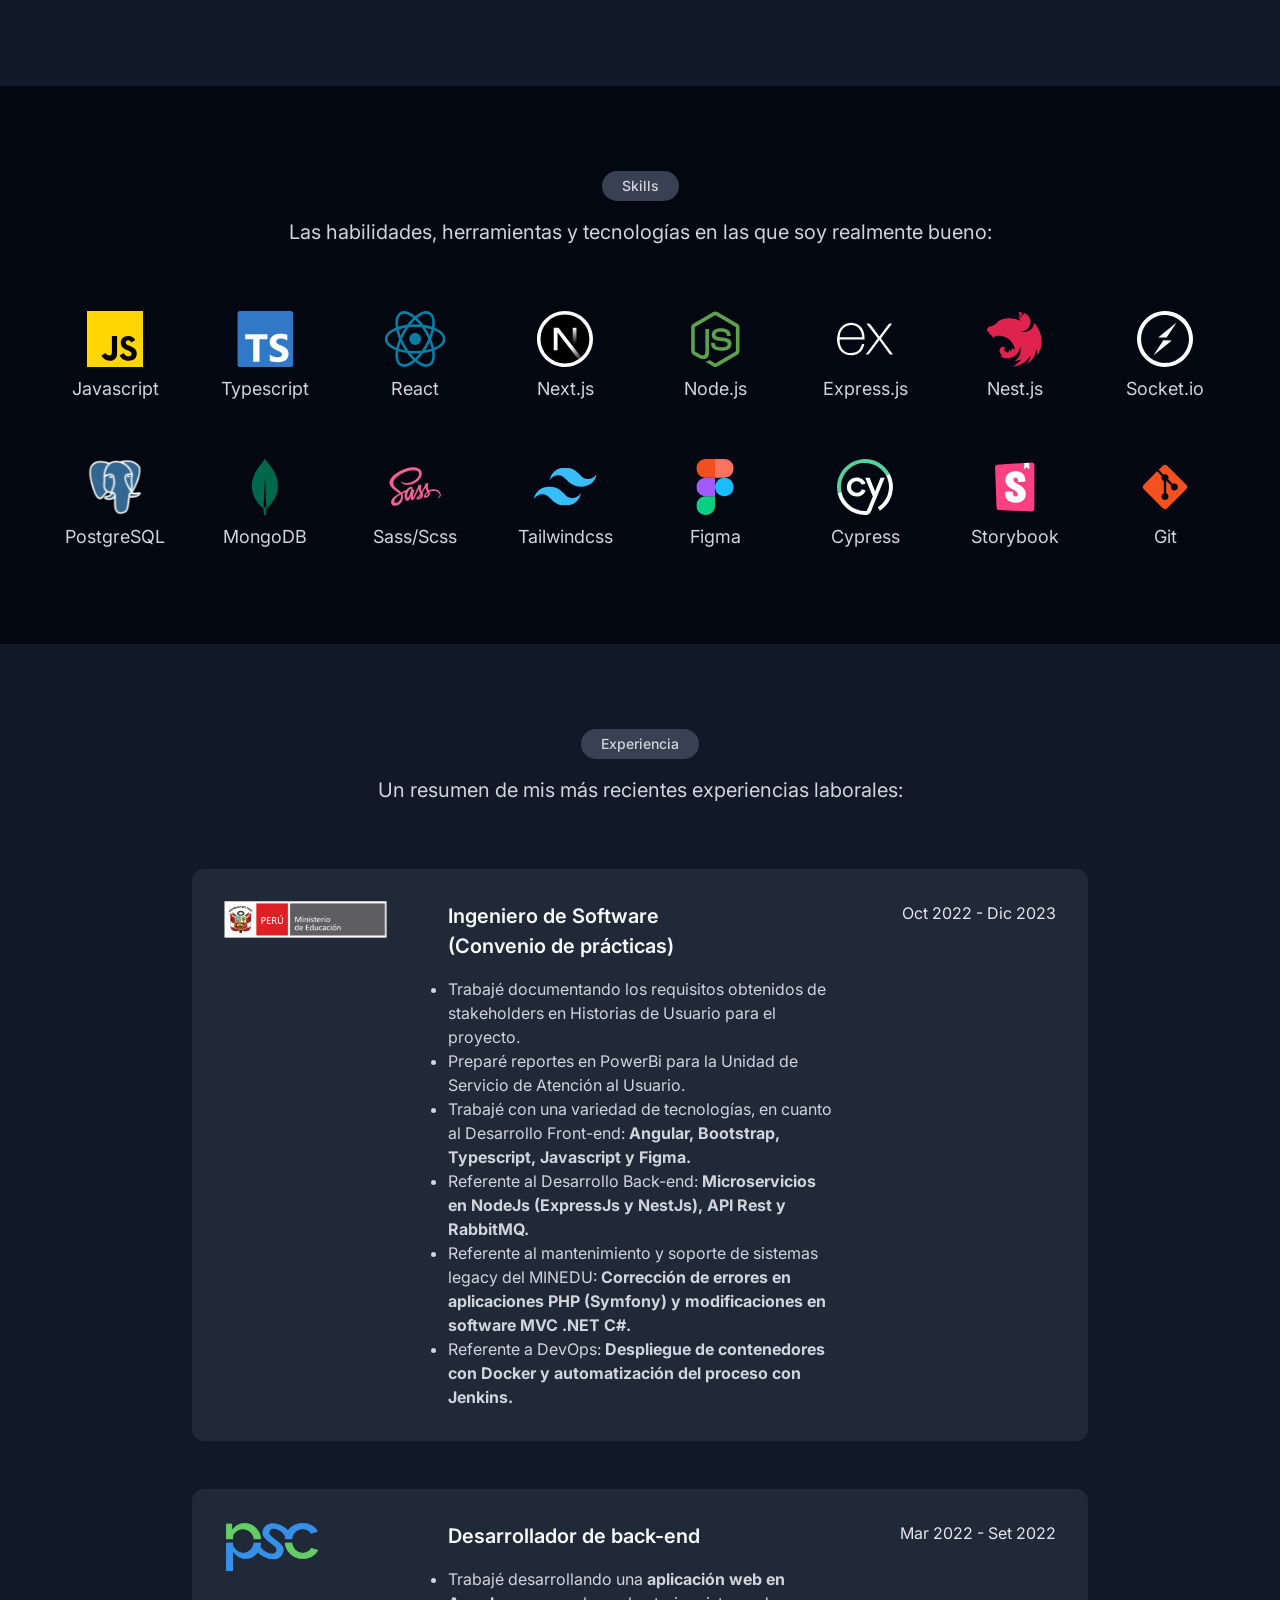
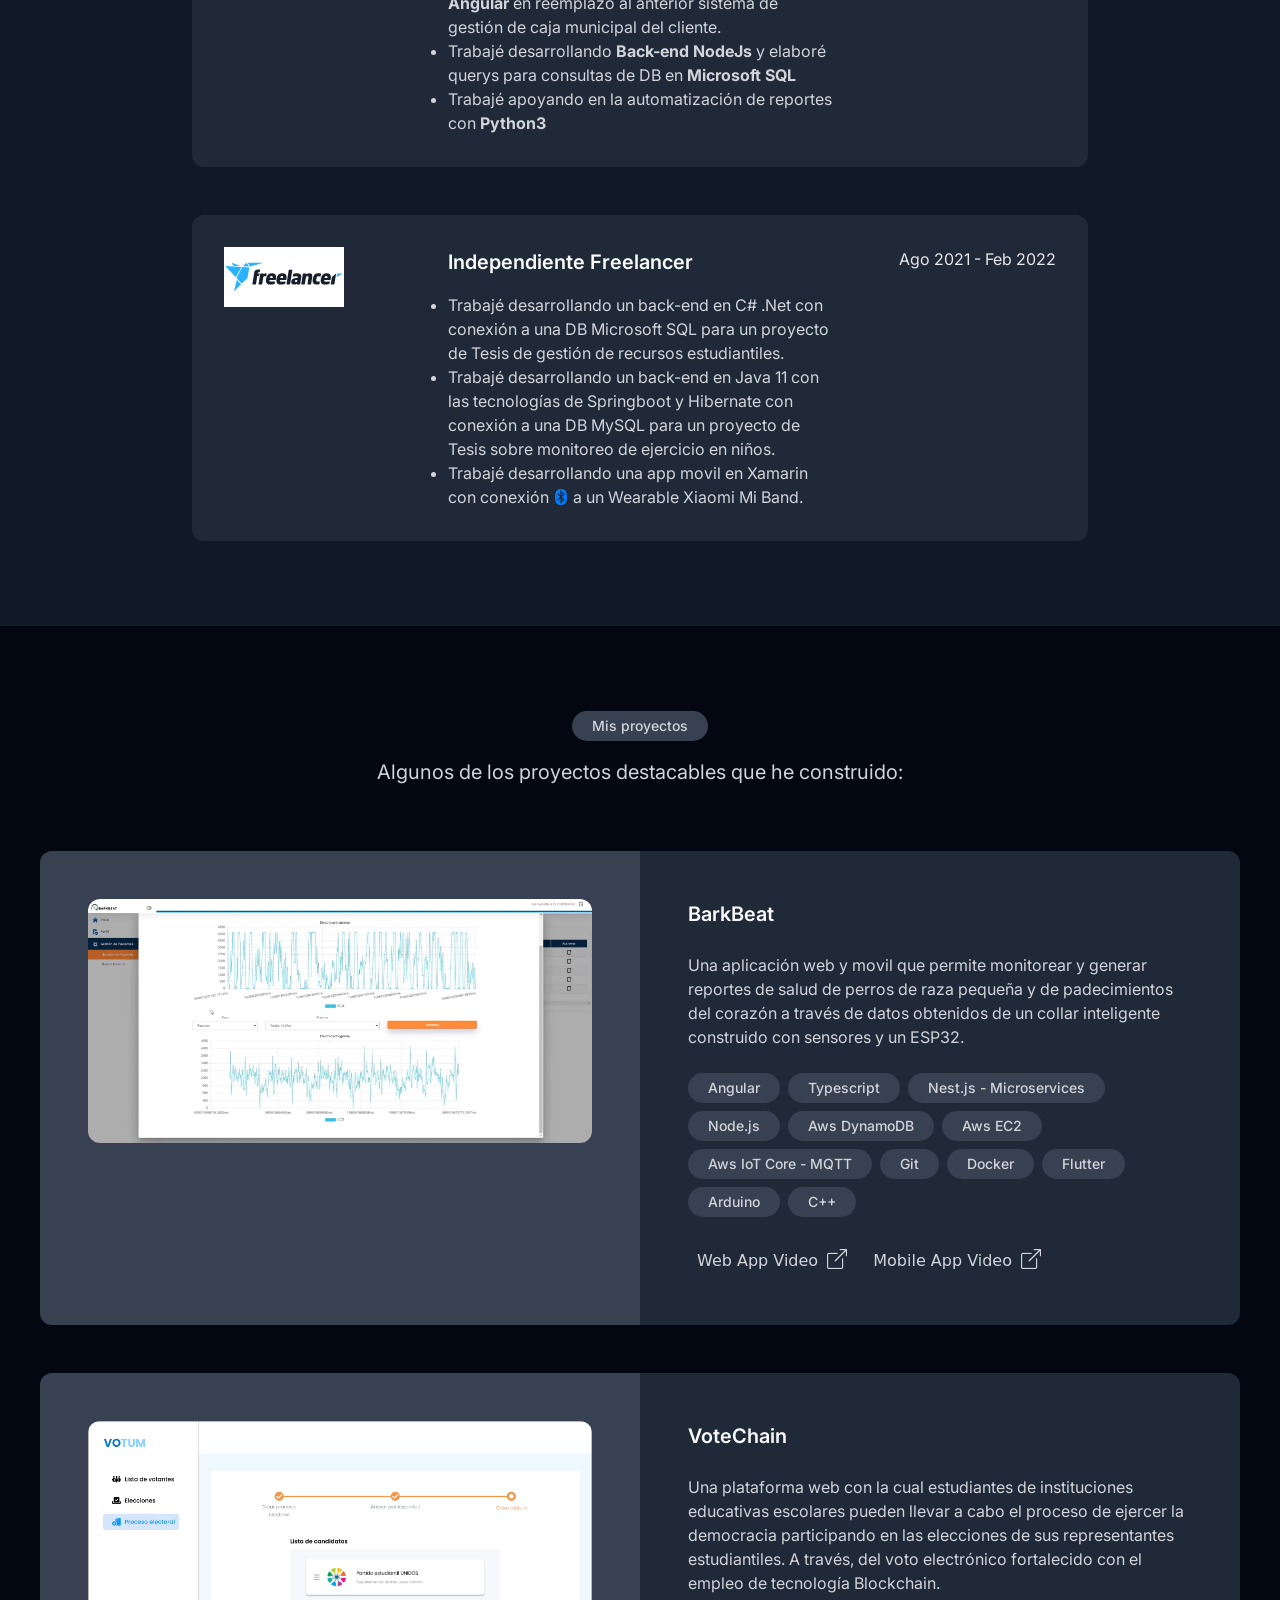
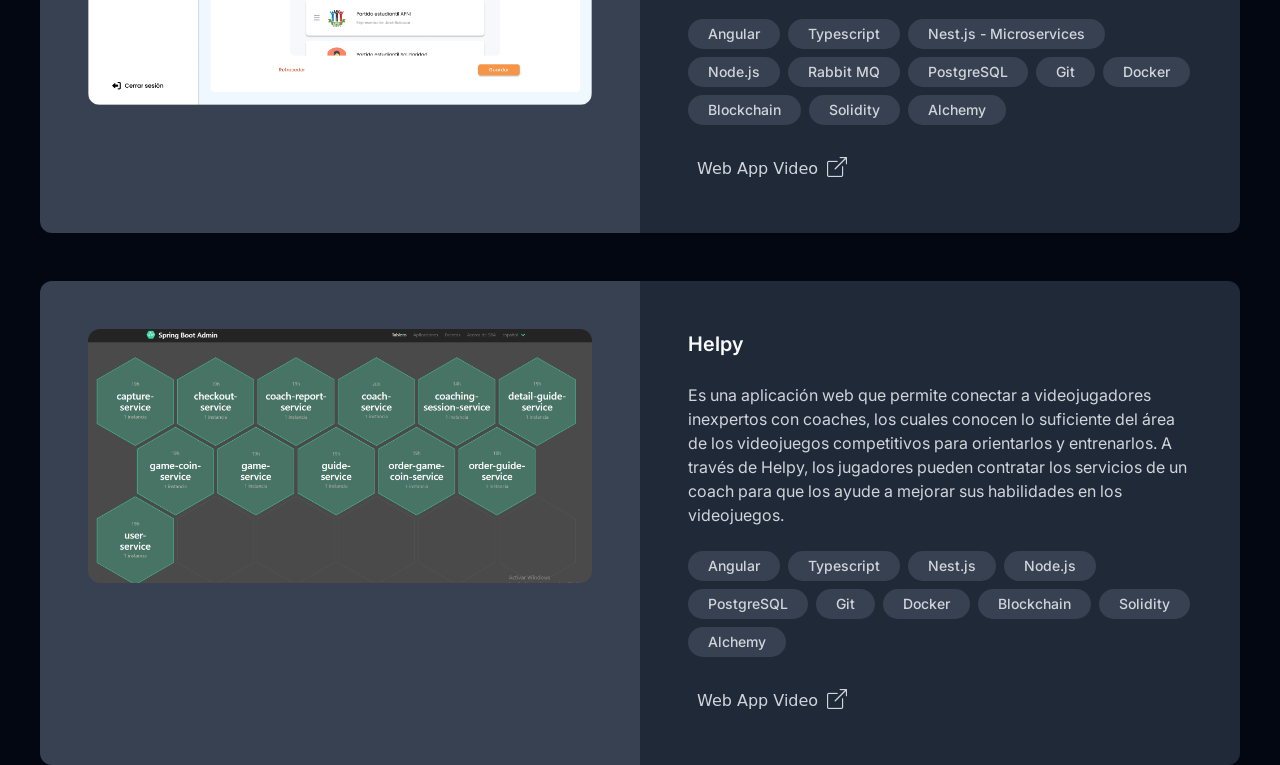
==== commit d1d1b6ce: "feat: Add hero description" ====
--- a/index.html
+++ b/index.html
@@ -66,9 +66,12 @@
             <div class="col col-12 col-md-6 col-lg-8 order-2 order-sm-2 order-md-1 ">
                 <div class="group-content">
                     <h1 class="title">Hola, Soy Carlos 👋</h1>
-                    <p class="description">I'm a full stack developer (React.js & Node.js) with a focus on creating (and
-                        occasionally designing) exceptional digital experiences that are fast, accessible, visually
-                        appealing, and responsive.</p>
+                    <p class="description">
+                        Soy Ingeniero de Software, me enfoco en la identificación de arquitecturas que sean óptimas para
+                        garantizar la calidad de los productos desarrollados. Actualmente, me desempeño como
+                        desarrollador full stack y ocasionalmente diseñador UX/UI. <br/><br/>Me satisface que mi trabajo cumpla
+                        con brindar a los usuarios experiencias rápidas, eficientes, accesibles y visualmente atractivas.
+                    </p>
                 </div>
 
                 <div class="group-content">
@@ -420,7 +423,8 @@
                     <span class="work-column__title">Helpy</span>
                     <p>Es una aplicación web que permite conectar a videojugadores inexpertos con coaches,
                         los cuales conocen lo suficiente del área de los videojuegos competitivos para orientarlos y
-                        entrenarlos. A través de Helpy, los jugadores pueden contratar los servicios de un coach para que los ayude a
+                        entrenarlos. A través de Helpy, los jugadores pueden contratar los servicios de un coach para
+                        que los ayude a
                         mejorar sus habilidades en los videojuegos.
                     </p>
                     <div class="tech-badges d-flex gap-2 flex-wrap ">
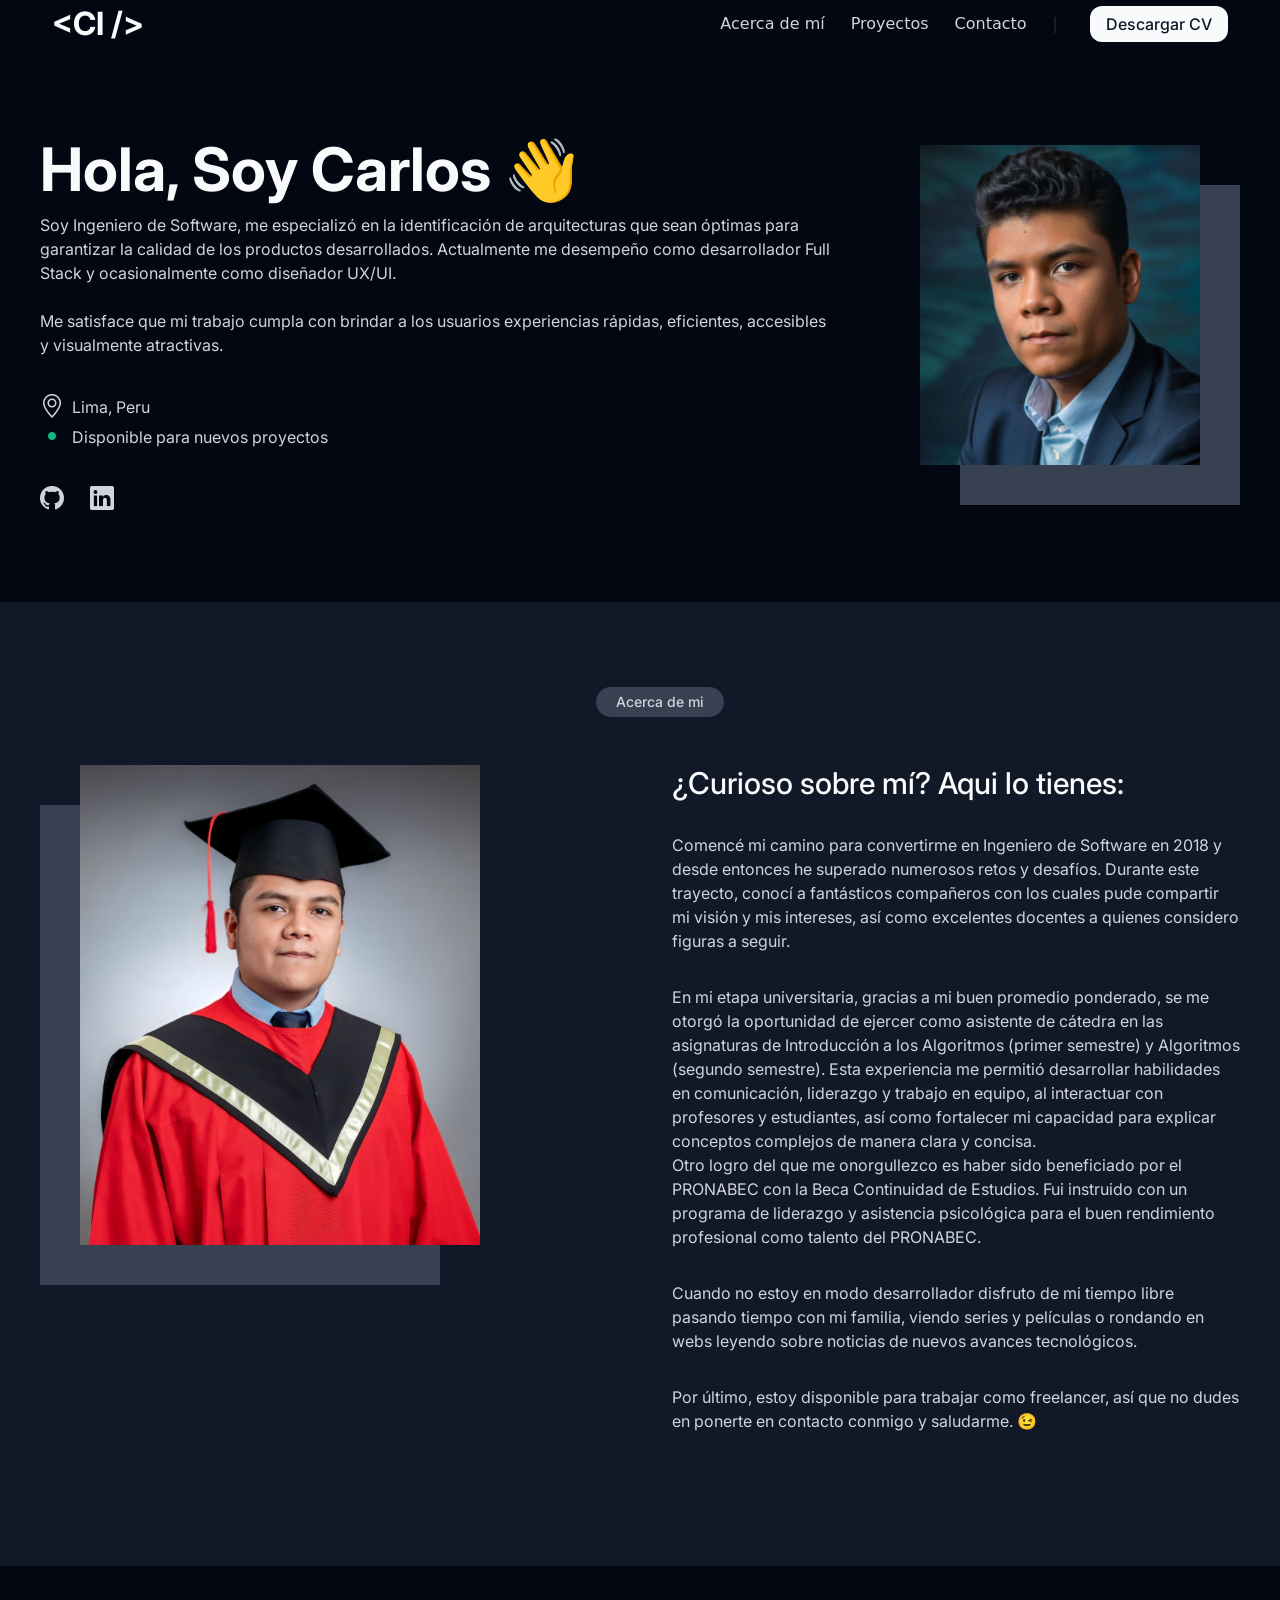
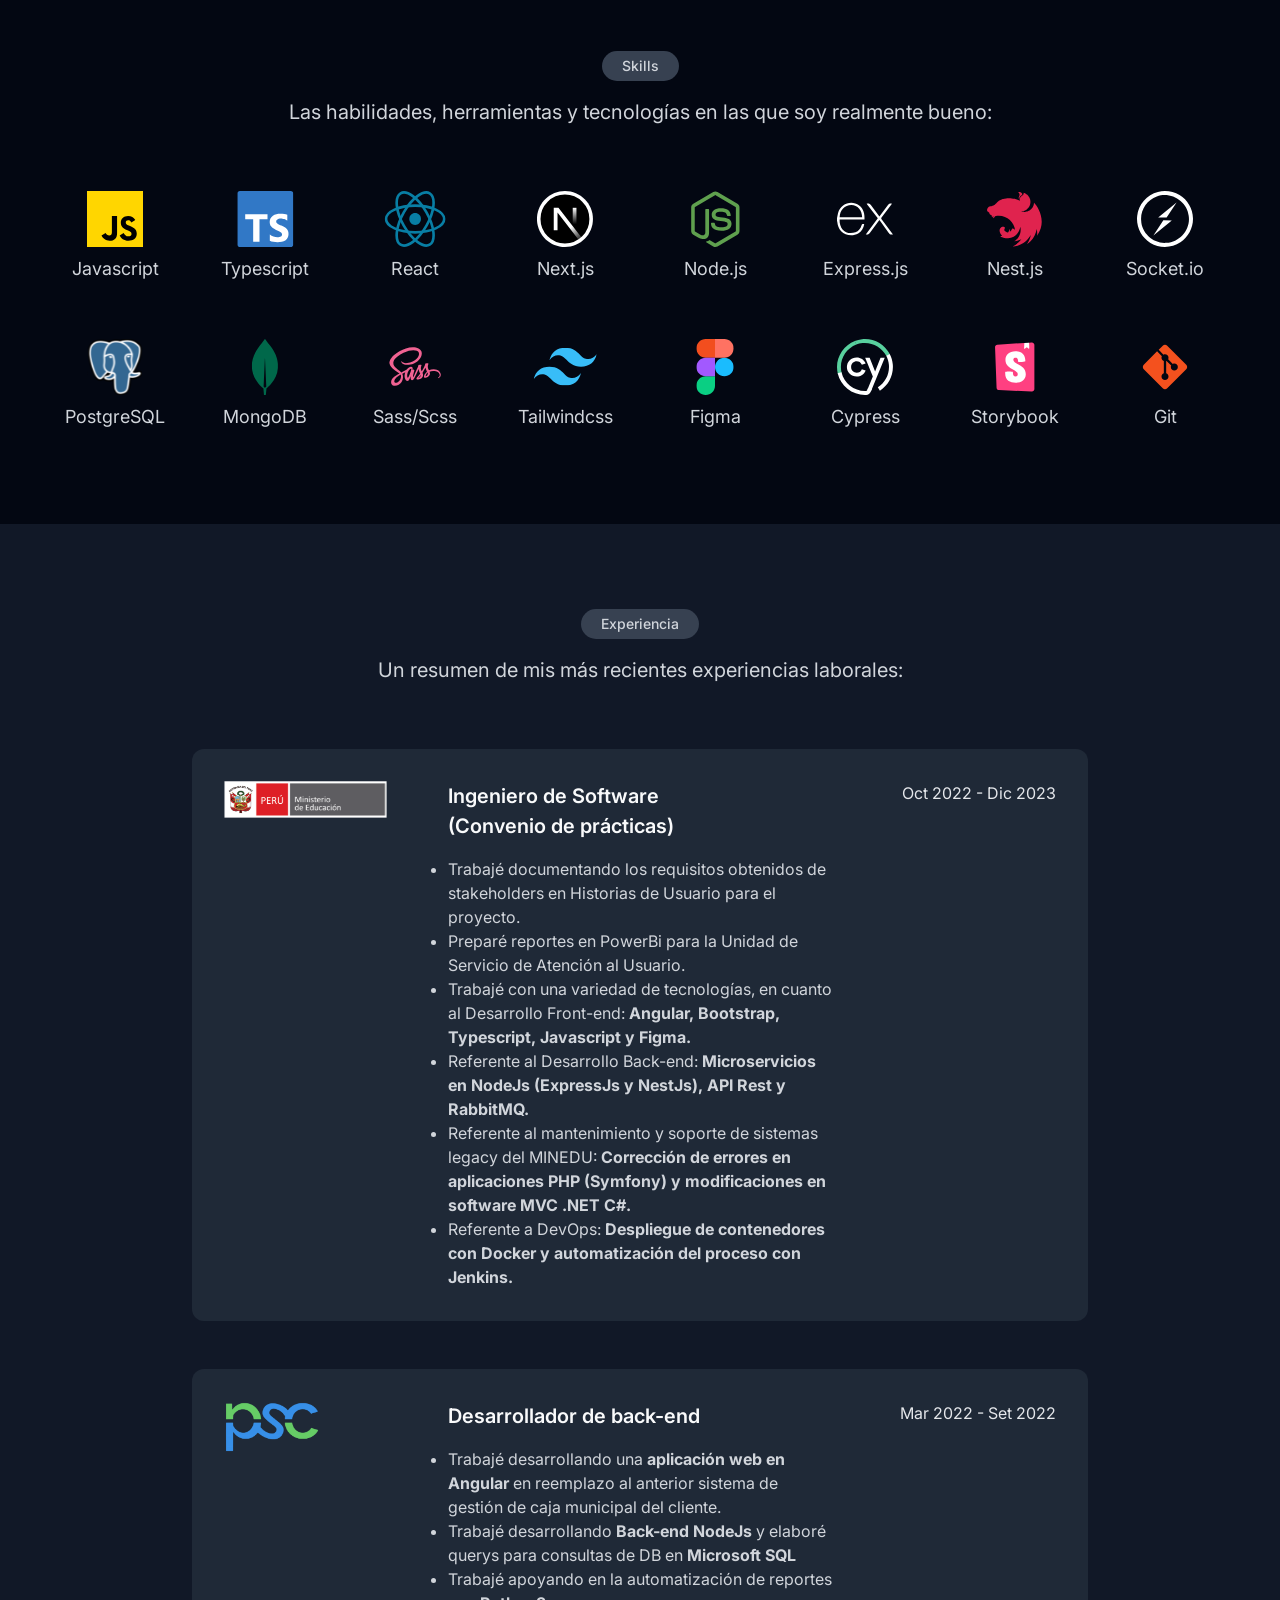
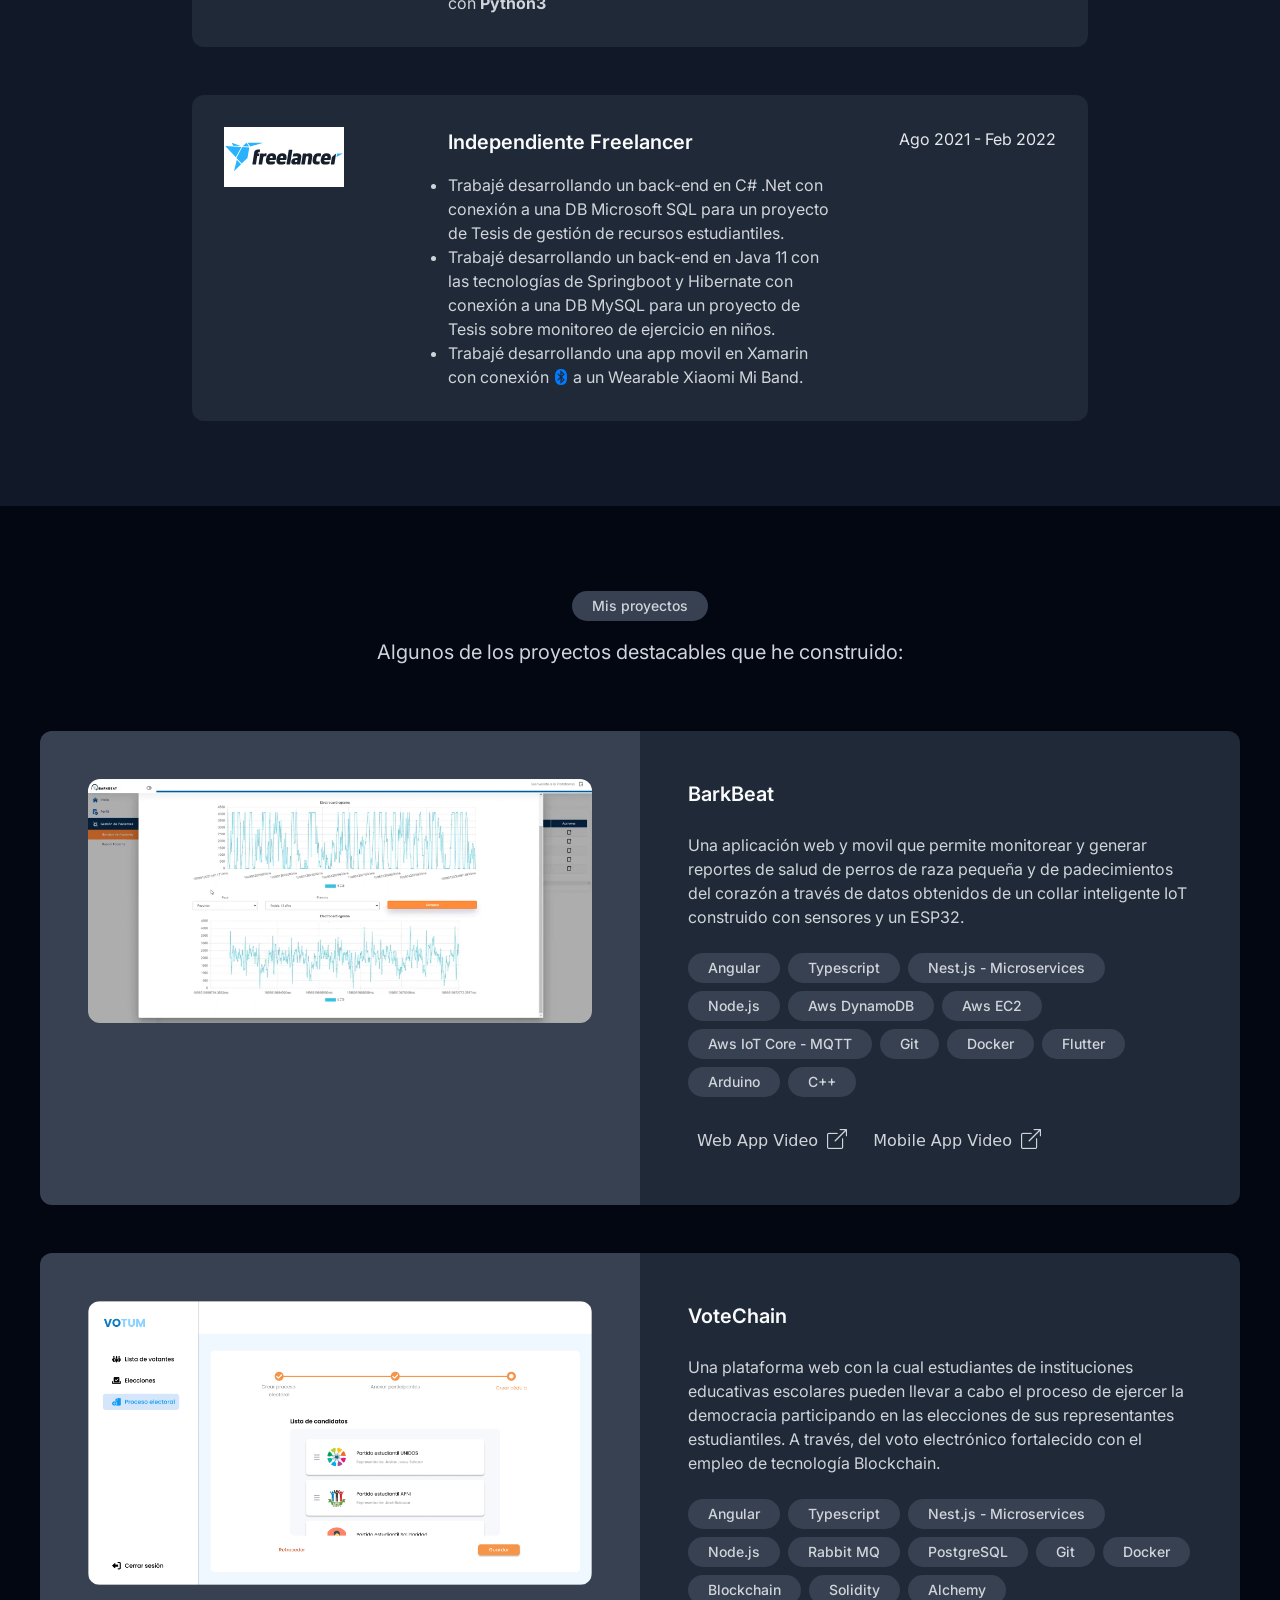
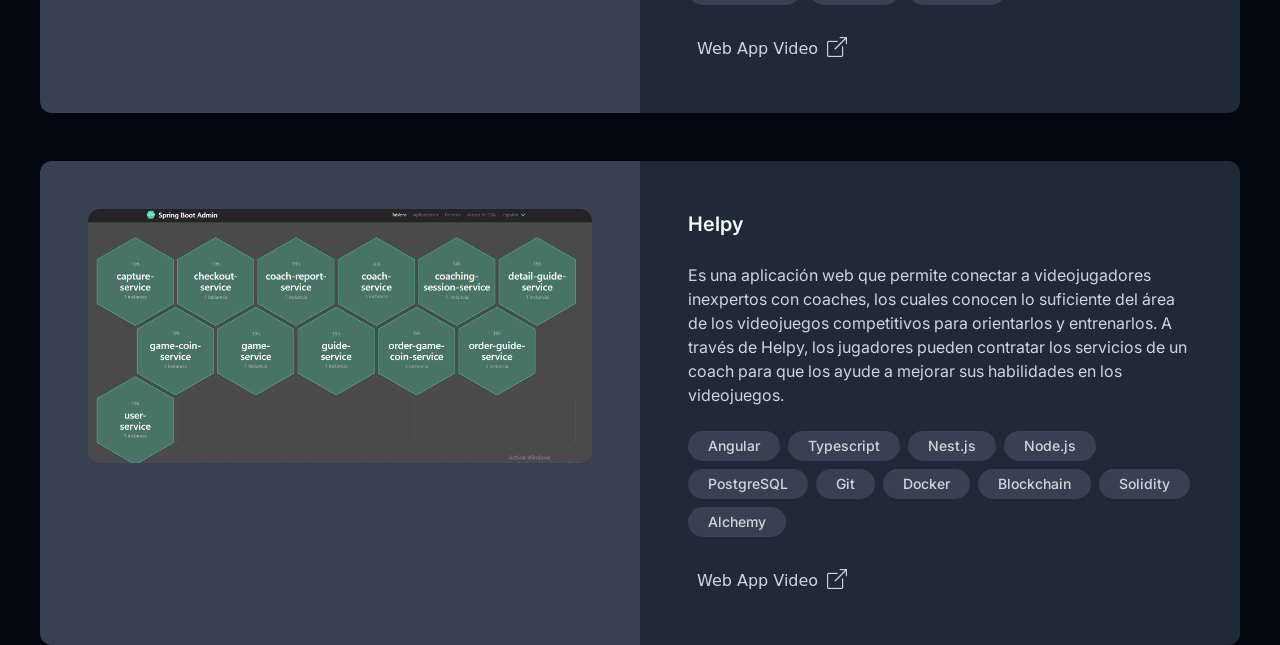
==== commit b4f5b30f: "fix: about-me description" ====
--- a/index.html
+++ b/index.html
@@ -67,10 +67,13 @@
                 <div class="group-content">
                     <h1 class="title">Hola, Soy Carlos 👋</h1>
                     <p class="description">
-                        Soy Ingeniero de Software, me enfoco en la identificación de arquitecturas que sean óptimas para
-                        garantizar la calidad de los productos desarrollados. Actualmente, me desempeño como
-                        desarrollador full stack y ocasionalmente diseñador UX/UI. <br/><br/>Me satisface que mi trabajo cumpla
-                        con brindar a los usuarios experiencias rápidas, eficientes, accesibles y visualmente atractivas.
+                        Soy Ingeniero de Software, me especializó en la identificación de arquitecturas que
+                        sean óptimas para
+                        garantizar la calidad de los productos desarrollados. Actualmente me desempeño como
+                        desarrollador Full Stack y ocasionalmente como diseñador UX/UI. <br /><br />Me satisface que mi
+                        trabajo cumpla
+                        con brindar a los usuarios experiencias rápidas, eficientes, accesibles y visualmente
+                        atractivas.
                     </p>
                 </div>
 
@@ -112,49 +115,38 @@
         <div class="section-container">
             <div class="row">
                 <div class="col col-12 col-md-6 col-lg-6 photo-container">
-                    <img class="photo" src="images/sagar-full-pose.jpg" alt="">
+                    <img class="photo" src="images/izarra-full-pose2.jpeg" alt="">
                 </div>
                 <div class="col col-12 col-md-6 col-lg-6 information-container">
-                    <h2 class="title">Curious about me? Here you have it:</h2>
+                    <h2 class="title">¿Curioso sobre mí? Aqui lo tienes:</h2>
                     <div class="col description">
-                        <p>I'm a passionate, self-proclaimed designer who specializes in full stack development
-                            (React.js &
-                            Node.js). I am enthusiastic about bringing the technical and visual aspects of digital
-                            products
-                            to life. User experience, pixel perfect design, and writing clear, readable, highly
-                            performant
-                            code matters to me.
-                        </p>
-                        <p>I began my journey as a web developer in 2015, and since then, I've continued to grow and
-                            evolve
-                            as a developer, taking on new challenges and learning the latest technologies along the way.
-                            Now, in my early thirties, 7 years after starting my web development journey, I'm building
-                            cutting-edge web applications using modern technologies such as Next.js, TypeScript, Nestjs,
-                            Tailwindcss, Supabase and much more.
-                        </p>
-                        <p>I am very much a progressive thinker and enjoy working on products end to end, from ideation
-                            all
-                            the way to development.
+                        <p>
+                            Comencé mi camino para convertirme en Ingeniero de Software en 2018 y desde entonces he
+                            superado numerosos retos y desafíos.
+                            Durante este trayecto, conocí a fantásticos compañeros con los cuales pude compartir mi
+                            visión y mis intereses, así como excelentes docentes a quienes considero figuras a seguir.
                         </p>
                         <p>
-                            When I'm not in full-on developer mode, you can find me hovering around on twitter or on
-                            indie
-                            hacker, witnessing the journey of early startups or enjoying some free time. You can follow
-                            me
-                            on Twitter where I share tech-related bites and build in public, or you can follow me on
-                            GitHub.
+                            En mi etapa universitaria, gracias a mi buen promedio ponderado, se me otorgó la oportunidad
+                            de ejercer como asistente de cátedra en las asignaturas de Introducción a los Algoritmos
+                            (primer
+                            semestre) y Algoritmos (segundo semestre). Esta experiencia me permitió desarrollar
+                            habilidades en
+                            comunicación, liderazgo y trabajo en equipo, al interactuar con profesores y estudiantes,
+                            así como fortalecer mi capacidad para explicar conceptos complejos de manera clara y
+                            concisa. <br> Otro logro del que me onorgullezco es haber sido beneficiado por el PRONABEC con la
+                            Beca
+                            Continuidad de Estudios. Fui instruido con un programa de liderazgo y asistencia psicológica para 
+                            el buen rendimiento profesional como talento del PRONABEC.
                         </p>
                         <p>
-                            Finally, some quick bits about me.
+                            Cuando no estoy en modo desarrollador disfruto de mi tiempo libre pasando tiempo con mi
+                            familia,
+                            viendo series y películas o rondando en webs leyendo sobre noticias de nuevos avances
+                            tecnológicos.
                         </p>
-                        <p>
-                            B.E. in Computer Engineering
-                            Full time freelancer
-                            Avid learner
-                            Aspiring indie hacker
-                        </p>
-                        <p>One last thing, I'm available for freelance work, so feel free to reach out and say hello! I
-                            promise I don't bite 😉</p>
+                        <p>Por último, estoy disponible para trabajar como freelancer, así que no dudes en ponerte en
+                            contacto conmigo y saludarme. 😉</p>
                         </p>
                     </div>
 
@@ -350,9 +342,8 @@
                     <span class="work-column__title">BarkBeat</span>
                     <p>
                         Una aplicación web y movil que permite monitorear y generar reportes de salud de perros de raza
-                        pequeña y de padecimientos del corazón a través de datos obtenidos de un collar inteligente
-                        construido
-                        con sensores y un ESP32.
+                        pequeña y de padecimientos del corazón a través de datos obtenidos de un collar inteligente IoT
+                        construido con sensores y un ESP32.
                     </p>
                     <div class="tech-badges d-flex gap-2 flex-wrap ">
                         <span class="badge rounded-pill">Angular</span>
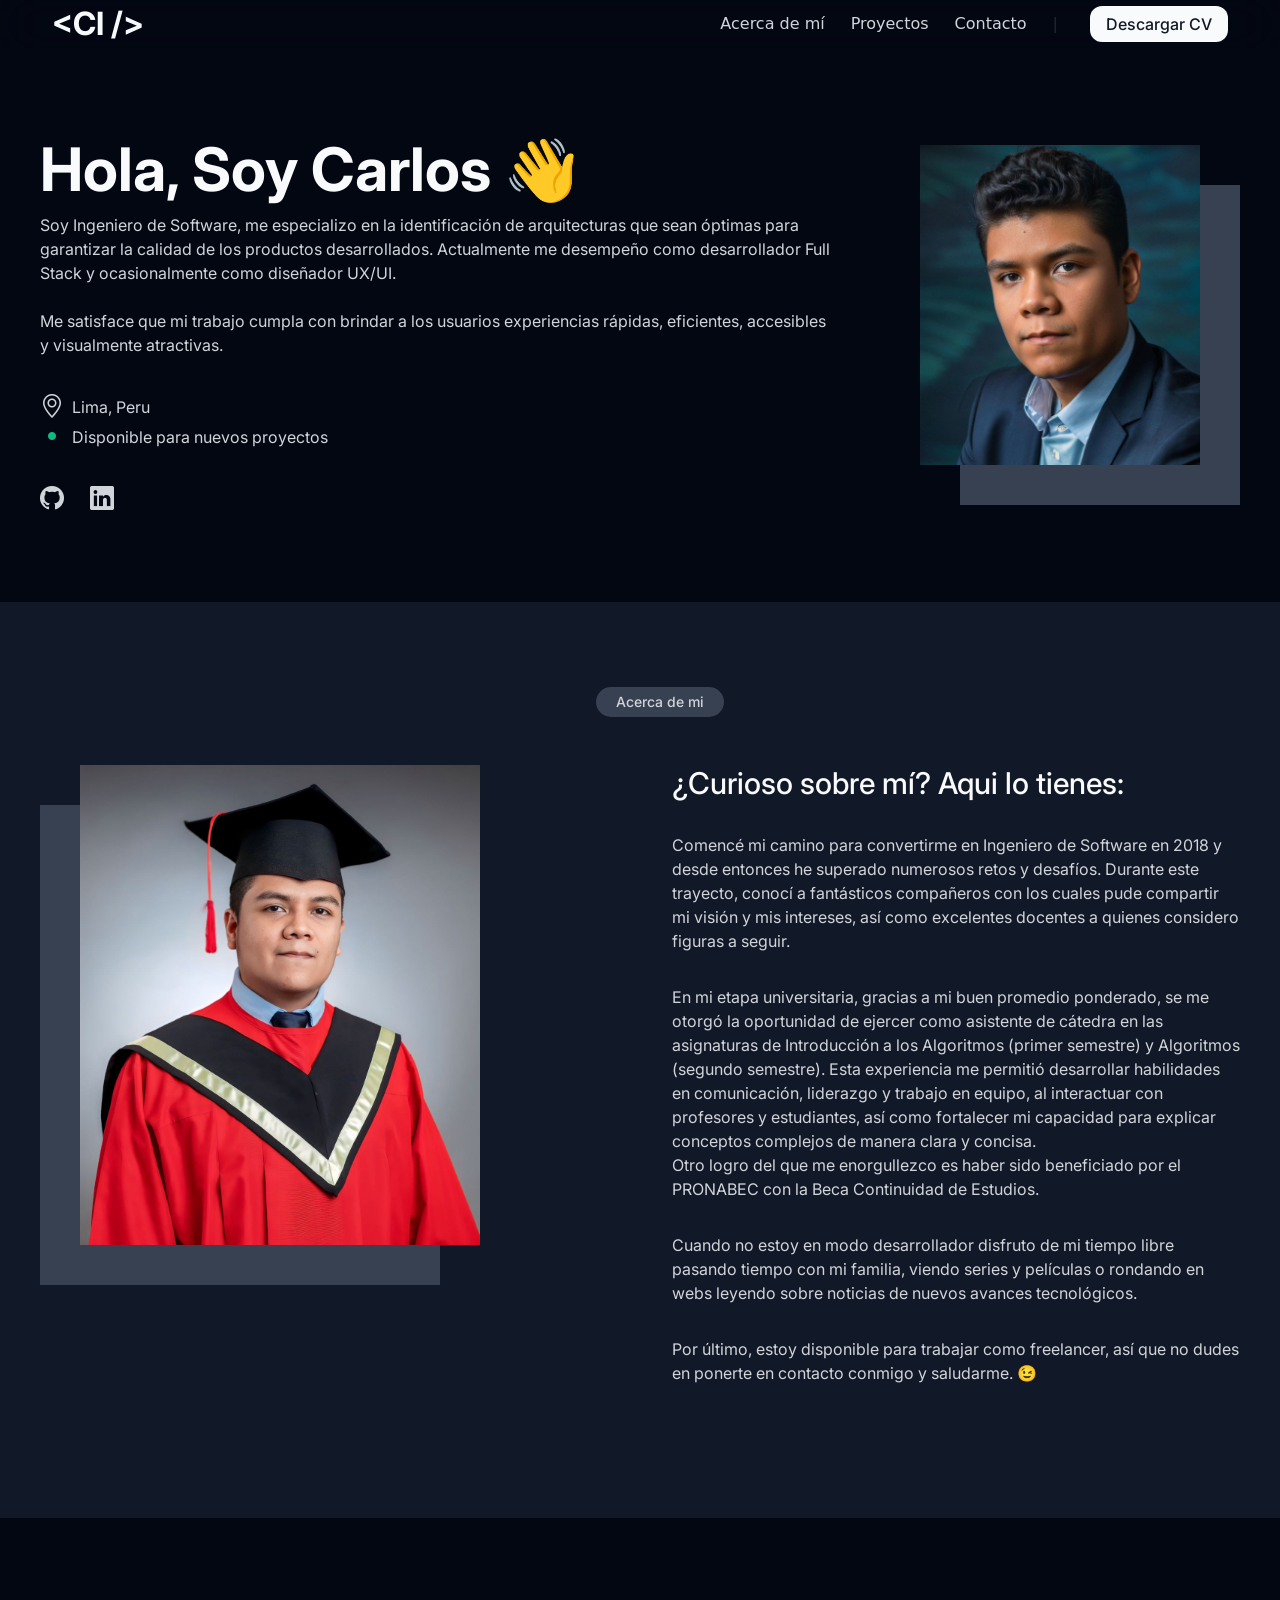
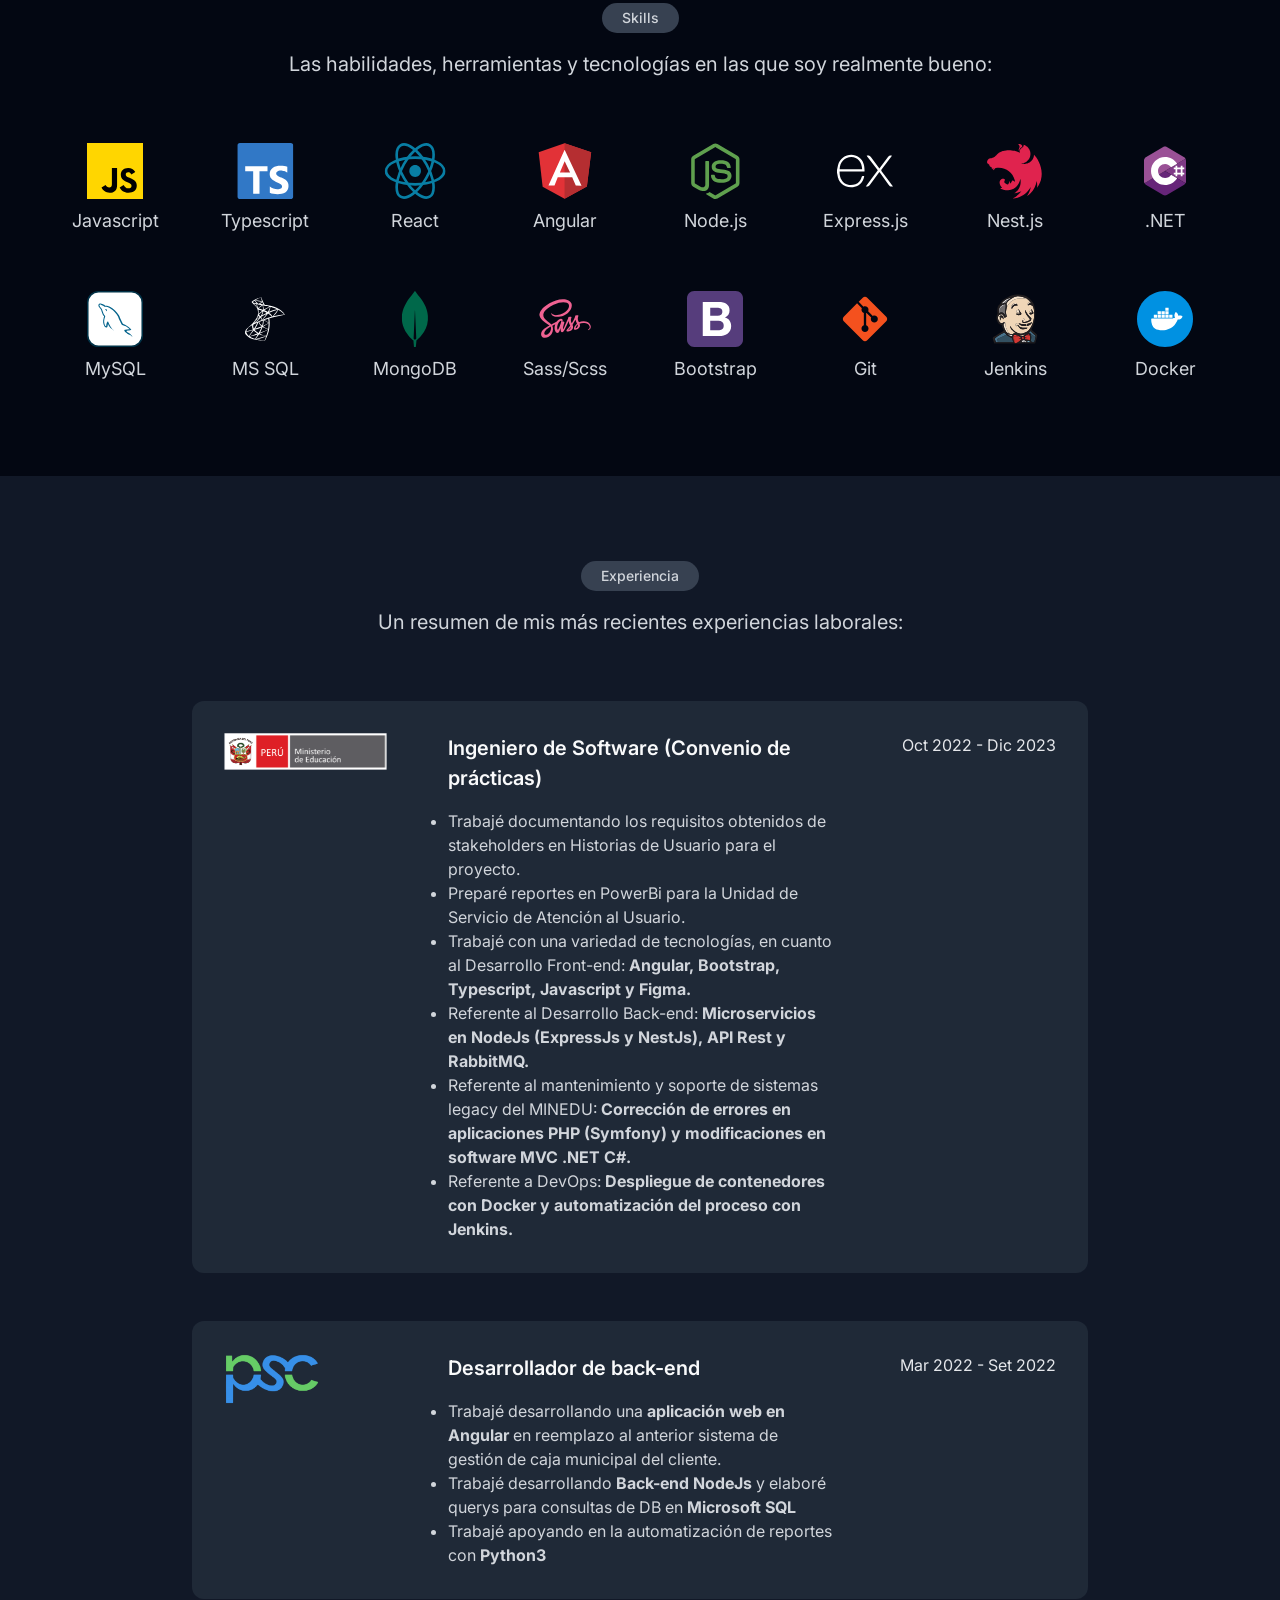
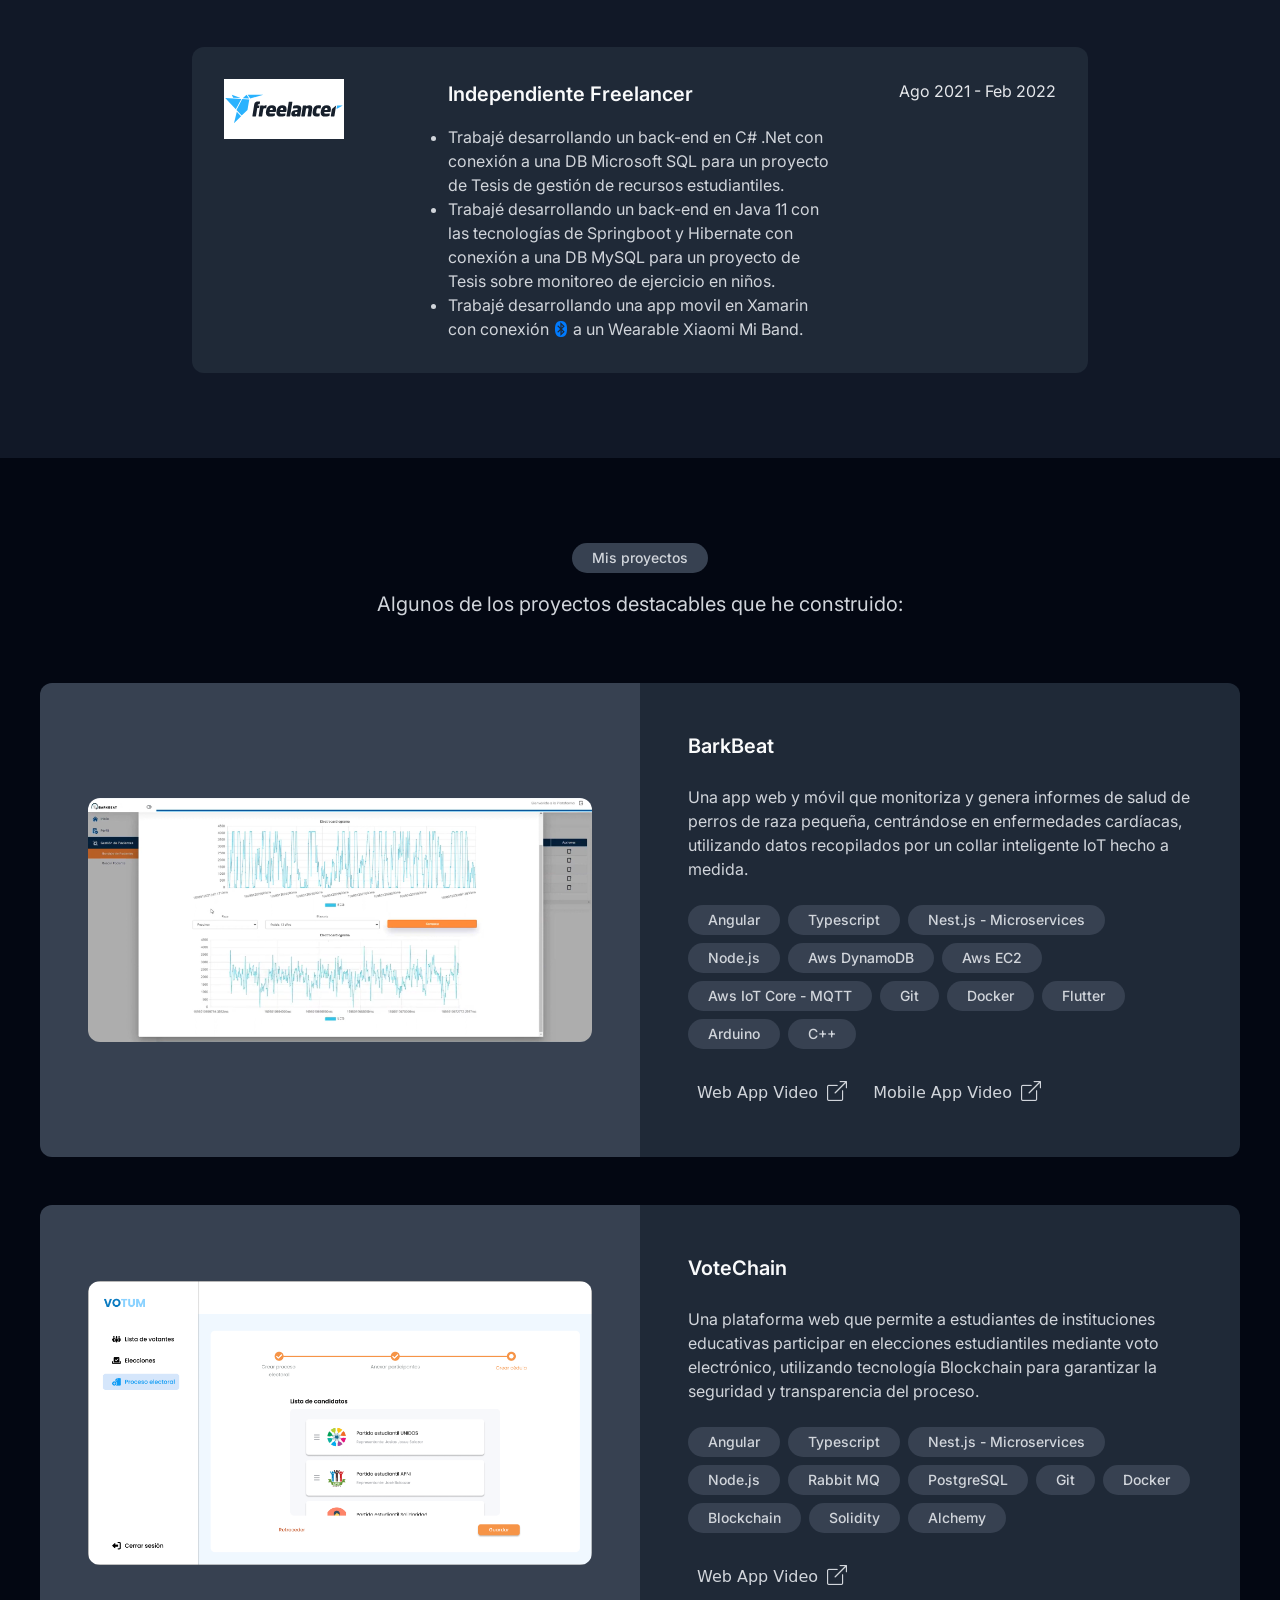
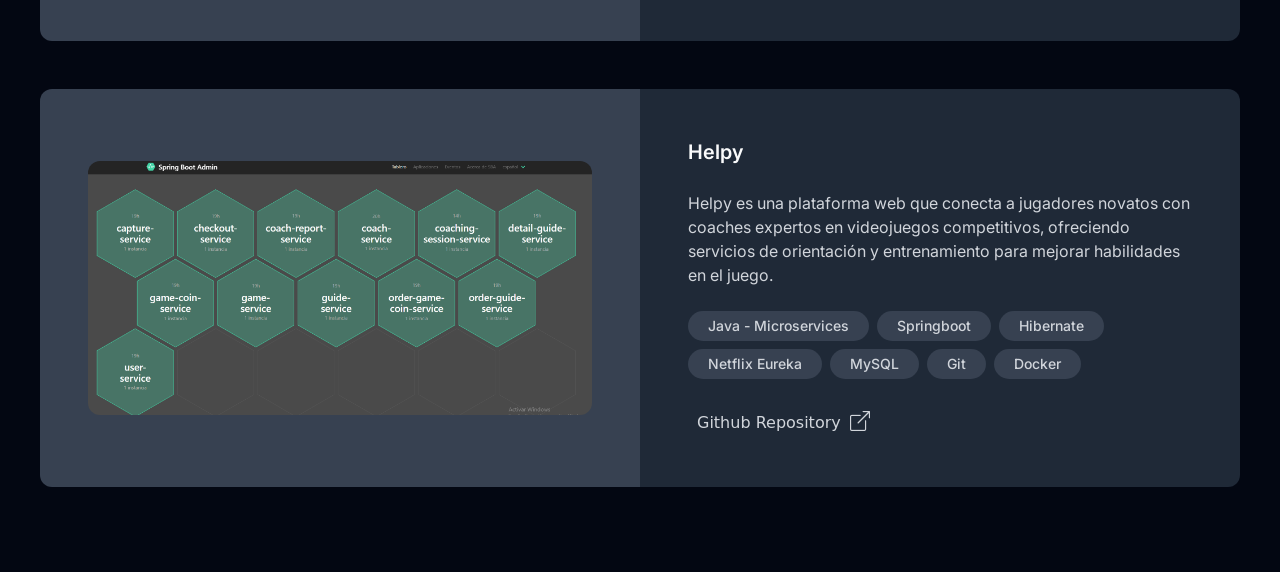
==== commit 178fff76: "feat: finish 80%" ====
--- a/index.html
+++ b/index.html
@@ -36,7 +36,7 @@
                         <a class="nav-link active" aria-current="page" href="#aboutme">Acerca de mí</a>
                     </li>
                     <li class="nav-item">
-                        <a class="nav-link" href="#">Proyectos</a>
+                        <a class="nav-link" href="#worksection">Proyectos</a>
                     </li>
                     <!--<li class="nav-item">
                         <a class="nav-link" href="#">Testimonios</a>
@@ -67,7 +67,7 @@
                 <div class="group-content">
                     <h1 class="title">Hola, Soy Carlos 👋</h1>
                     <p class="description">
-                        Soy Ingeniero de Software, me especializó en la identificación de arquitecturas que
+                        Soy Ingeniero de Software, me especializo en la identificación de arquitecturas que
                         sean óptimas para
                         garantizar la calidad de los productos desarrollados. Actualmente me desempeño como
                         desarrollador Full Stack y ocasionalmente como diseñador UX/UI. <br /><br />Me satisface que mi
@@ -134,10 +134,10 @@
                             habilidades en
                             comunicación, liderazgo y trabajo en equipo, al interactuar con profesores y estudiantes,
                             así como fortalecer mi capacidad para explicar conceptos complejos de manera clara y
-                            concisa. <br> Otro logro del que me onorgullezco es haber sido beneficiado por el PRONABEC con la
+                            concisa. <br> Otro logro del que me enorgullezco es haber sido beneficiado por el PRONABEC
+                            con la
                             Beca
-                            Continuidad de Estudios. Fui instruido con un programa de liderazgo y asistencia psicológica para 
-                            el buen rendimiento profesional como talento del PRONABEC.
+                            Continuidad de Estudios. 
                         </p>
                         <p>
                             Cuando no estoy en modo desarrollador disfruto de mi tiempo libre pasando tiempo con mi
@@ -175,8 +175,8 @@
                 <span>React</span>
             </div>
             <div class="col skill-container">
-                <img src="images/logos/icon-nextjs.svg" alt="icon-">
-                <span>Next.js</span>
+                <img src="images/logos/icon-angular.svg" alt="icon-">
+                <span>Angular</span>
             </div>
             <div class="col skill-container">
                 <img src="images/logos/icon-nodejs.svg" alt="icon-">
@@ -191,12 +191,16 @@
                 <span>Nest.js</span>
             </div>
             <div class="col skill-container">
-                <img src="images/logos/icon-socket-light.svg" alt="icon-">
-                <span>Socket.io</span>
-            </div>
-            <div class="col skill-container">
-                <img src="images/logos/icon-postgresql.svg" alt="icon-">
-                <span>PostgreSQL</span>
+                <img src="images/logos/icon-csharp.svg" alt="icon-">
+                <span>.NET</span>
+            </div>
+            <div class="col skill-container">
+                <img src="images/logos/icon-mysql.svg" alt="icon-">
+                <span>MySQL</span>
+            </div>
+            <div class="col skill-container">
+                <img src="images/logos/icon-mssql.svg" alt="icon-">
+                <span>MS SQL</span>
             </div>
             <div class="col skill-container">
                 <img src="images/logos/icon-mongodb.svg" alt="icon-">
@@ -207,26 +211,21 @@
                 <span>Sass/Scss</span>
             </div>
             <div class="col skill-container">
-                <img src="images/logos/icon-tailwindcss.svg" alt="icon-">
-                <span>Tailwindcss</span>
-            </div>
-            <div class="col skill-container">
-                <img src="images/logos/icon-figma.svg" alt="icon-">
-                <span>Figma</span>
-            </div>
-            <div class="col skill-container">
-                <img src="images/logos/icon-cypress-light.svg" alt="icon-">
-                <span>Cypress</span>
-            </div>
-            <div class="col skill-container">
-                <img src="images/logos/icon-storybook.svg" alt="icon-">
-                <span>Storybook</span>
+                <img src="images/logos/icon-bootstrap.svg" alt="icon-">
+                <span>Bootstrap</span>
             </div>
             <div class="col skill-container">
                 <img src="images/logos/icon-git.svg" alt="icon-">
                 <span>Git</span>
             </div>
-
+            <div class="col skill-container">
+                <img src="images/logos/icon-jenkins.svg" alt="icon-">
+                <span>Jenkins</span>
+            </div>
+            <div class="col skill-container">
+                <img src="images/logos/icon-docker.svg" alt="icon-">
+                <span>Docker</span>
+            </div>
         </div>
     </section>
 
@@ -243,7 +242,7 @@
                     <img style="width: 85%;" src="images/logos/icon-minedu.svg" alt="company">
                 </div>
                 <div class="container-description">
-                    <p class="description__title">Ingeniero de Software<br />(Convenio de prácticas)</p>
+                    <p class="description__title">Ingeniero de Software (Convenio de prácticas)</p>
                     <ul class="description__activities">
                         <li>Trabajé documentando los requisitos obtenidos de stakeholders en Historias de Usuario para
                             el proyecto.</li>
@@ -327,23 +326,23 @@
     </section>
 
     <!--Work Section-->
-    <section class="work-section dark-section">
+    <section id="worksection" class="work-section dark-section">
         <div class="title-section">
             <span class="badge rounded-pill">Mis proyectos</span>
             <p>Algunos de los proyectos destacables que he construido:</p>
         </div>
         <div class="section-container">
 
-            <div class="container-work row">
+            <div class="container-work">
                 <div class="col-6 preview-work-column">
                     <img class="img-fluid" src="images/works/barkbeat/web.png" alt="">
                 </div>
                 <div class="col-6 description-work-column">
                     <span class="work-column__title">BarkBeat</span>
                     <p>
-                        Una aplicación web y movil que permite monitorear y generar reportes de salud de perros de raza
-                        pequeña y de padecimientos del corazón a través de datos obtenidos de un collar inteligente IoT
-                        construido con sensores y un ESP32.
+                        Una app web y móvil que monitoriza y genera informes de salud de perros de raza pequeña,
+                        centrándose en enfermedades cardíacas, utilizando datos recopilados por un collar inteligente
+                        IoT hecho a medida.
                     </p>
                     <div class="tech-badges d-flex gap-2 flex-wrap ">
                         <span class="badge rounded-pill">Angular</span>
@@ -380,10 +379,9 @@
                 </div>
                 <div class="col-6 description-work-column">
                     <span class="work-column__title">VoteChain</span>
-                    <p>Una plataforma web con la cual estudiantes de instituciones educativas escolares pueden llevar a
-                        cabo el proceso de ejercer la democracia participando en las elecciones de sus representantes
-                        estudiantiles. A través, del voto electrónico fortalecido con el empleo de tecnología
-                        Blockchain.
+                    <p>Una plataforma web que permite a estudiantes de instituciones educativas participar en elecciones
+                        estudiantiles mediante voto electrónico, utilizando tecnología Blockchain para garantizar la
+                        seguridad y transparencia del proceso.
                     </p>
                     <div class="tech-badges d-flex gap-2 flex-wrap ">
                         <span class="badge rounded-pill">Angular</span>
@@ -408,30 +406,25 @@
 
             <div class="container-work row">
                 <div class="col-6 preview-work-column">
-                    <img class="img-fluid" src="images/works/helpy/microservices.png" alt="">
+                    <img src="images/works/helpy/microservices.png" alt="">
                 </div>
                 <div class="col-6 description-work-column">
                     <span class="work-column__title">Helpy</span>
-                    <p>Es una aplicación web que permite conectar a videojugadores inexpertos con coaches,
-                        los cuales conocen lo suficiente del área de los videojuegos competitivos para orientarlos y
-                        entrenarlos. A través de Helpy, los jugadores pueden contratar los servicios de un coach para
-                        que los ayude a
-                        mejorar sus habilidades en los videojuegos.
+                    <p>Helpy es una plataforma web que conecta a jugadores novatos con coaches expertos en videojuegos
+                        competitivos, ofreciendo servicios de orientación y entrenamiento para mejorar habilidades en el
+                        juego.
                     </p>
                     <div class="tech-badges d-flex gap-2 flex-wrap ">
-                        <span class="badge rounded-pill">Angular</span>
-                        <span class="badge rounded-pill">Typescript</span>
-                        <span class="badge rounded-pill">Nest.js</span>
-                        <span class="badge rounded-pill">Node.js</span>
-                        <span class="badge rounded-pill">PostgreSQL</span>
+                        <span class="badge rounded-pill">Java - Microservices</span>
+                        <span class="badge rounded-pill">Springboot</span>
+                        <span class="badge rounded-pill">Hibernate</span>
+                        <span class="badge rounded-pill">Netflix Eureka</span>
+                        <span class="badge rounded-pill">MySQL</span>
                         <span class="badge rounded-pill">Git</span>
                         <span class="badge rounded-pill">Docker</span>
-                        <span class="badge rounded-pill">Blockchain</span>
-                        <span class="badge rounded-pill">Solidity</span>
-                        <span class="badge rounded-pill">Alchemy</span>
-                    </div>
-                    <a href="https://www.youtube.com/watch?v=ePqyZFLSVjY" target="_blank" rel="noopener noreferrer">
-                        Web App Video
+                    </div>
+                    <a href="https://github.com/replavigame/replavigame-api" target="_blank" rel="noopener noreferrer">
+                        Github Repository
                         <i class="bi bi-box-arrow-up-right"></i>
                     </a>
 
--- a/style.css
+++ b/style.css
@@ -471,10 +471,12 @@
     align-items: center;
     gap: 3rem;
     width: 100%;
-    max-height: 480px;
+    
 }
 
 .work-section .section-container .container-work {
+    display: flex;
+    flex-direction: row;
     width: 100%;
     max-width: 78.5rem;
 }
@@ -483,10 +485,14 @@
     background-color: var(--gray-dark-200);
     border-radius: 12px 0px 0px 12px;
     padding: 3rem;
+    display: flex;
+    flex-direction: column;
+    justify-content: center;
 }
 
 .container-work .preview-work-column img {
-    object-fit: cover;
+    width: 100%;
+    object-fit: cover   ;
     border-radius: 12px;
     color: transparent;
     transition-duration: .5s;
@@ -570,10 +576,85 @@
         font-size: 2.75rem;
     }
 
+    .hero-section {
+        padding-top: 4rem;
+        padding-bottom: 4rem;
+    }
+
+    .aboutme-section {
+        padding-top: 4rem;
+        padding-bottom: 4rem;
+    }
+
+    .skills-section {
+        padding-top: 4rem;
+        padding-bottom: 4rem;
+    }
+
     .skills-section .section-container {
         grid-template-columns: repeat(6,minmax(0,1fr));
         row-gap: 2rem;
     }
+
+    .experience-section .section-container .experience-container:first-child .container-company-logo {
+        width: 100%;
+    }
+
+    .experience-section .section-container .experience-container:first-child .container-company-logo img {
+        width: 200px !important; 
+    }
+
+    .experience-section .section-container .experience-container {
+        flex-direction: column;
+        gap: 1.125rem;
+    }
+
+    .experience-container .container-description {
+        order: 3;
+        width: 100%;
+    }
+
+    .experience-container .container-description .description__title {
+        font-size: 1rem;
+    }
+
+    .experience-container .container-description .description__activities {
+        display: flex;
+        flex-direction: column;
+        gap: 0.25rem;
+    }
+    
+    .experience-container .container-period {
+        order: 2;
+        width: 100%;
+        text-align: start;
+    }
+
+    .experience-section {
+        padding-top: 4rem;
+        padding-bottom: 4rem;
+        gap: 1.5rem;
+    }
+
+    .experience-section .section-container {
+        gap: 1.5rem;
+    }
+
+    .work-section .section-container .container-work {
+        flex-direction: column;
+        max-width: 78.5rem;
+    }
+
+    .work-section .section-container .container-work .preview-work-column {
+        width: 100%;
+        border-radius: 12px 12px 0 0;
+    }
+
+    .work-section .section-container .container-work .description-work-column {
+        width: 100%;
+        border-radius: 0 0 12px 12px;
+    }
+
 }
 
 /*Breakpint md*/
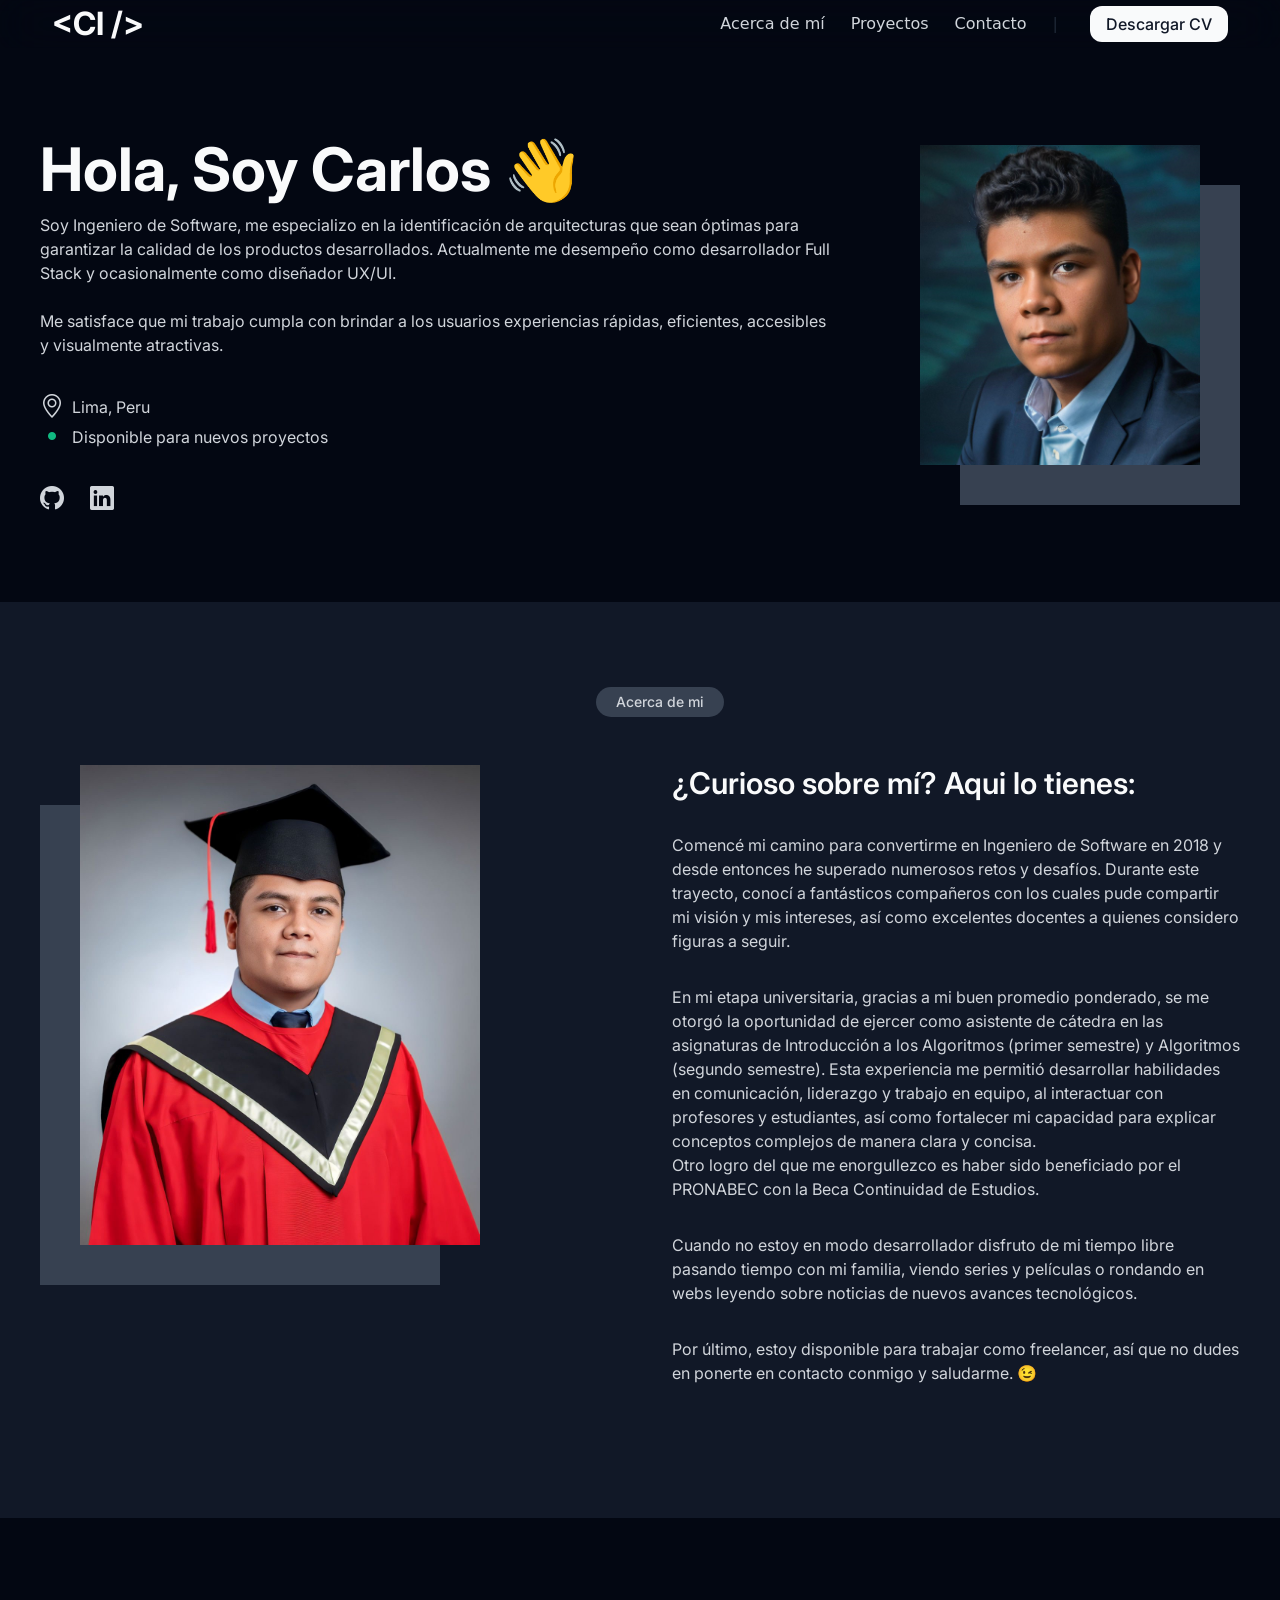
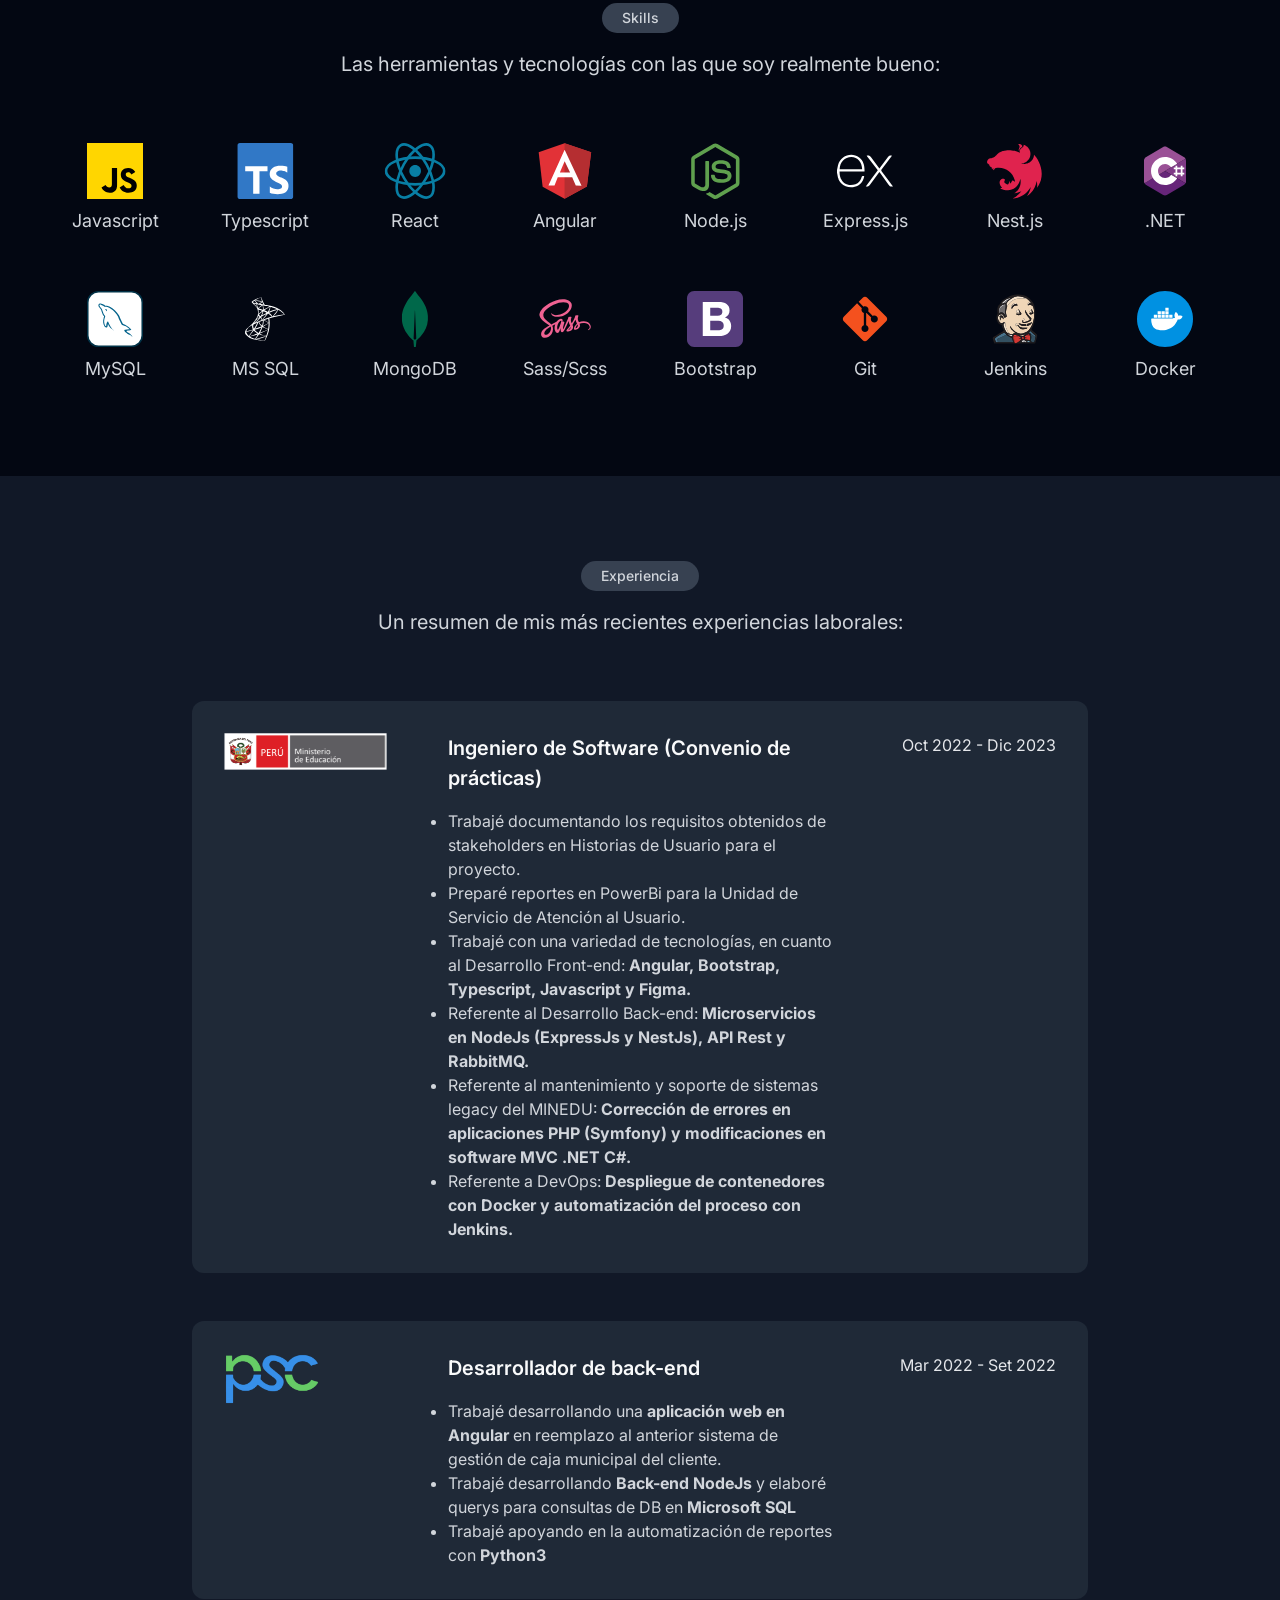
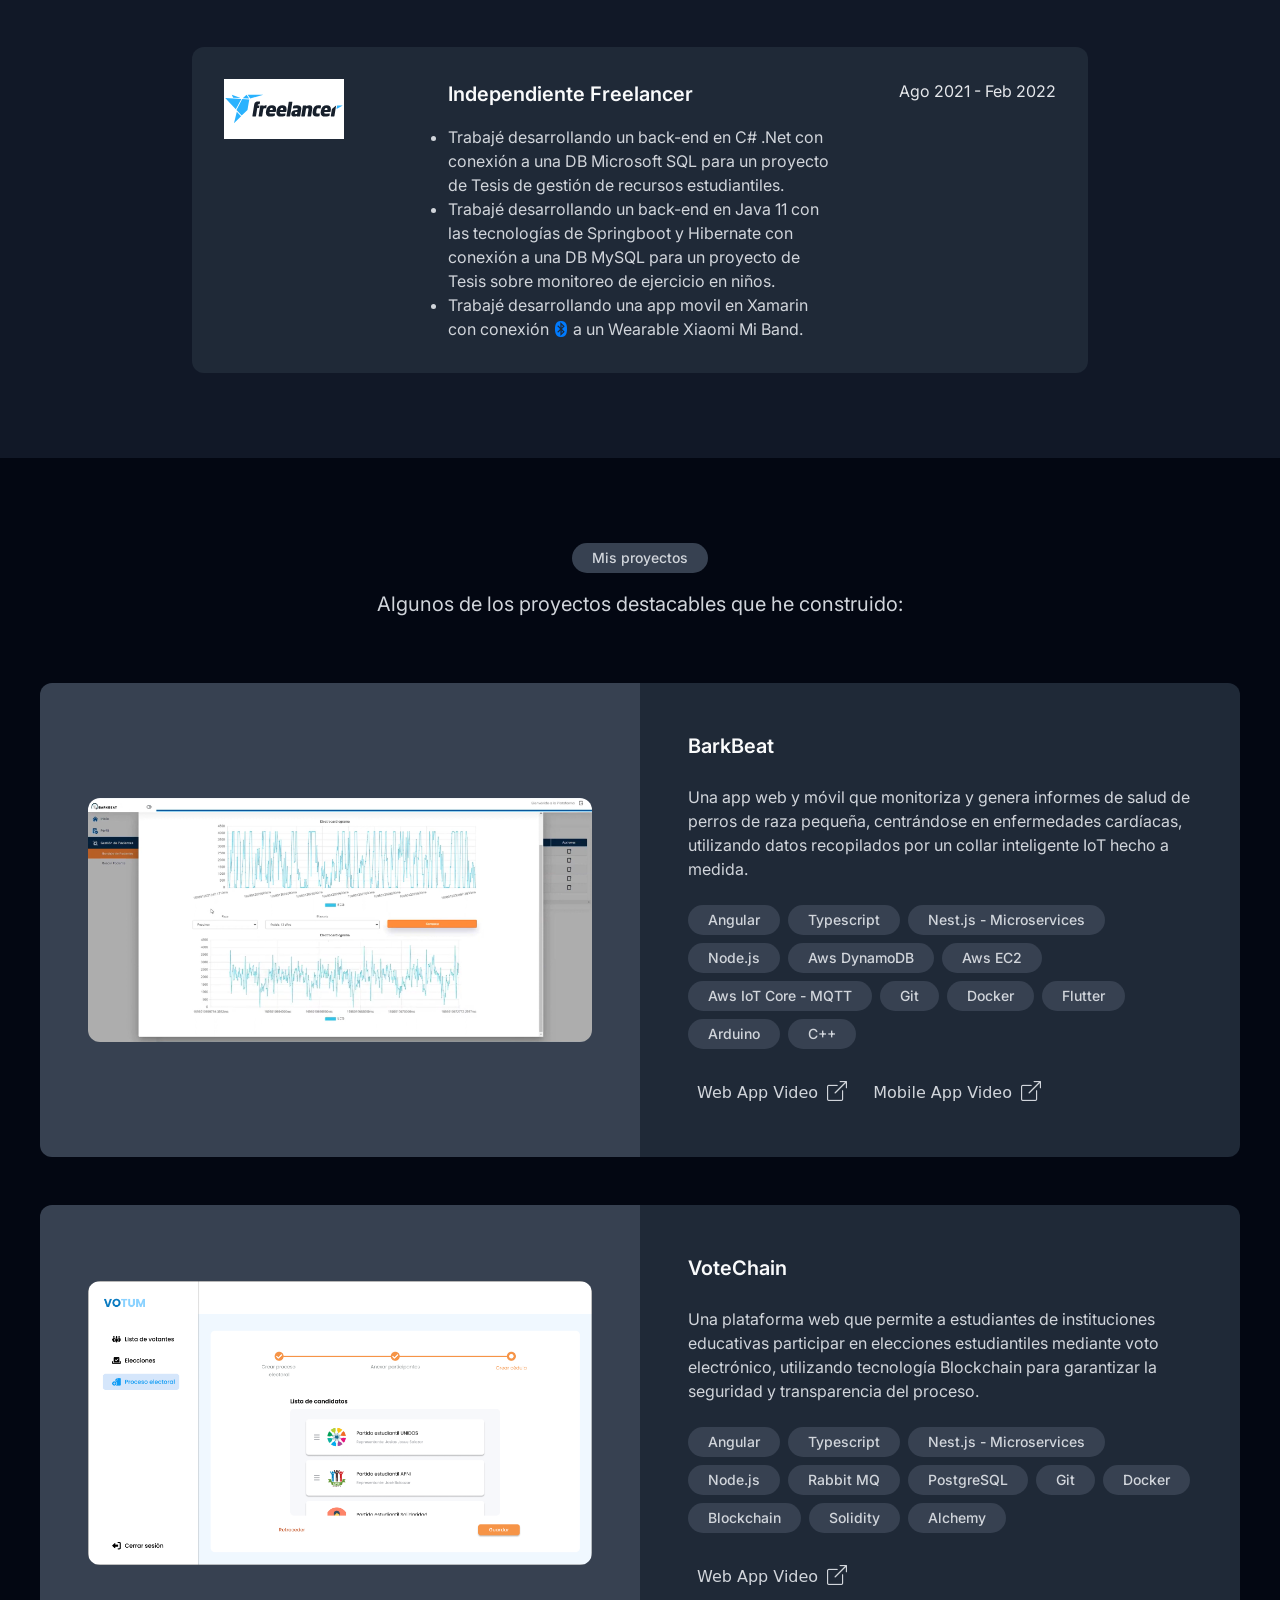
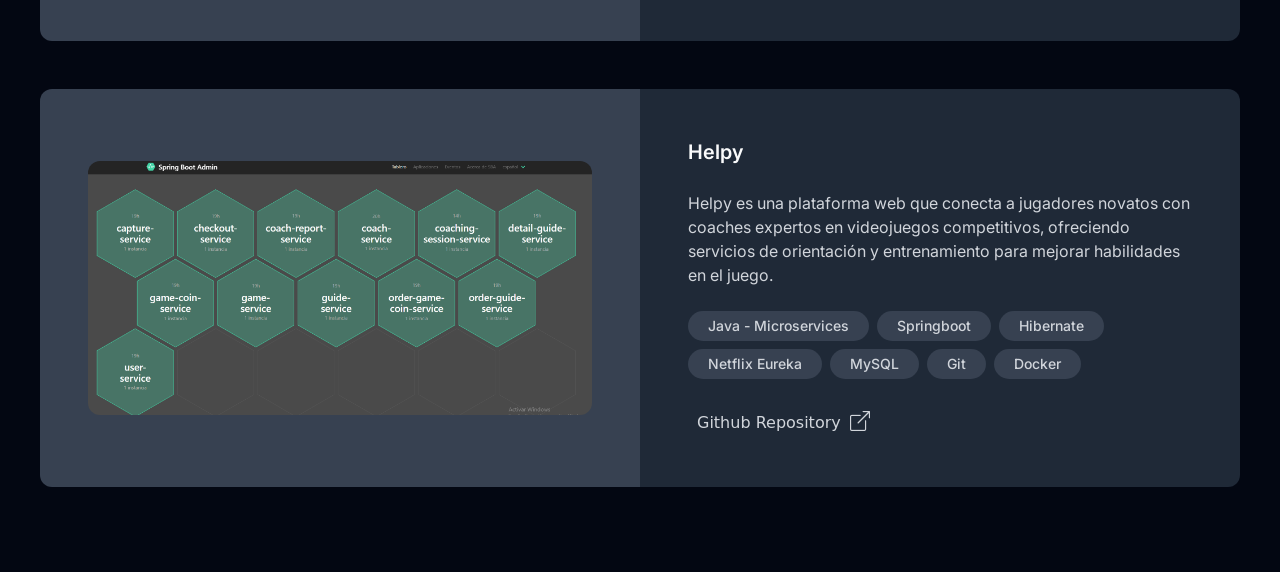
==== commit 15357f5c: "." ====
--- a/index.html
+++ b/index.html
@@ -159,7 +159,7 @@
     <section class="skills-section dark-section">
         <div class="title-section">
             <span class="badge rounded-pill text-bg-primary">Skills</span>
-            <p>Las habilidades, herramientas y tecnologías en las que soy realmente bueno:</p>
+            <p>Las herramientas y tecnologías con las que soy realmente bueno:</p>
         </div>
         <div class="section-container">
             <div class="col skill-container">
--- a/style.css
+++ b/style.css
@@ -259,10 +259,6 @@
     gap: 24px;
 }
 
-.aboutme-section .information-container .title {
-    font-size: 1.875rem;
-}
-
 .aboutme-section .information-container .description {
     gap: 16px;
 }
@@ -270,6 +266,8 @@
 .aboutme-section .information-container .title {
     color: var(--gray-dark-900);
     font-family: 'Inter', sans-serif;
+    font-size: 1.875rem;
+    font-weight: 600;
 }
 
 .aboutme-section .information-container .description p {
@@ -683,6 +681,11 @@
         display: none;
     }
 
+    .hero-section {
+        padding-left: 1rem;
+        padding-right: 1rem;
+    }
+
 
     .hero-section .photo-container {
         align-content: center;
@@ -697,6 +700,16 @@
         box-shadow: -20px 20px var(--gray-dark-200), 20px 20px var(--gray-dark-200) ;
     }
 
+    .aboutme-section {
+        padding-left: 1rem;
+        padding-right: 1rem;
+    }
+
+    
+    .aboutme-section .information-container .title {
+        font-size: 1.5rem;
+    }
+
     .aboutme-section .photo-container {
         align-items: center;
         padding-bottom: 4rem;
@@ -712,4 +725,20 @@
         grid-template-columns: repeat(3,minmax(0,1fr));
         row-gap: 1rem;
     }
+
+    .skills-section {
+        padding-left: 1rem;
+        padding-right: 1rem;
+    }
+
+    .experience-section {
+        padding-left: 1rem;
+        padding-right: 1rem;
+    }
+
+    .work-section {
+        padding-left: 1rem;
+        padding-right: 1rem;
+    }
+
 }
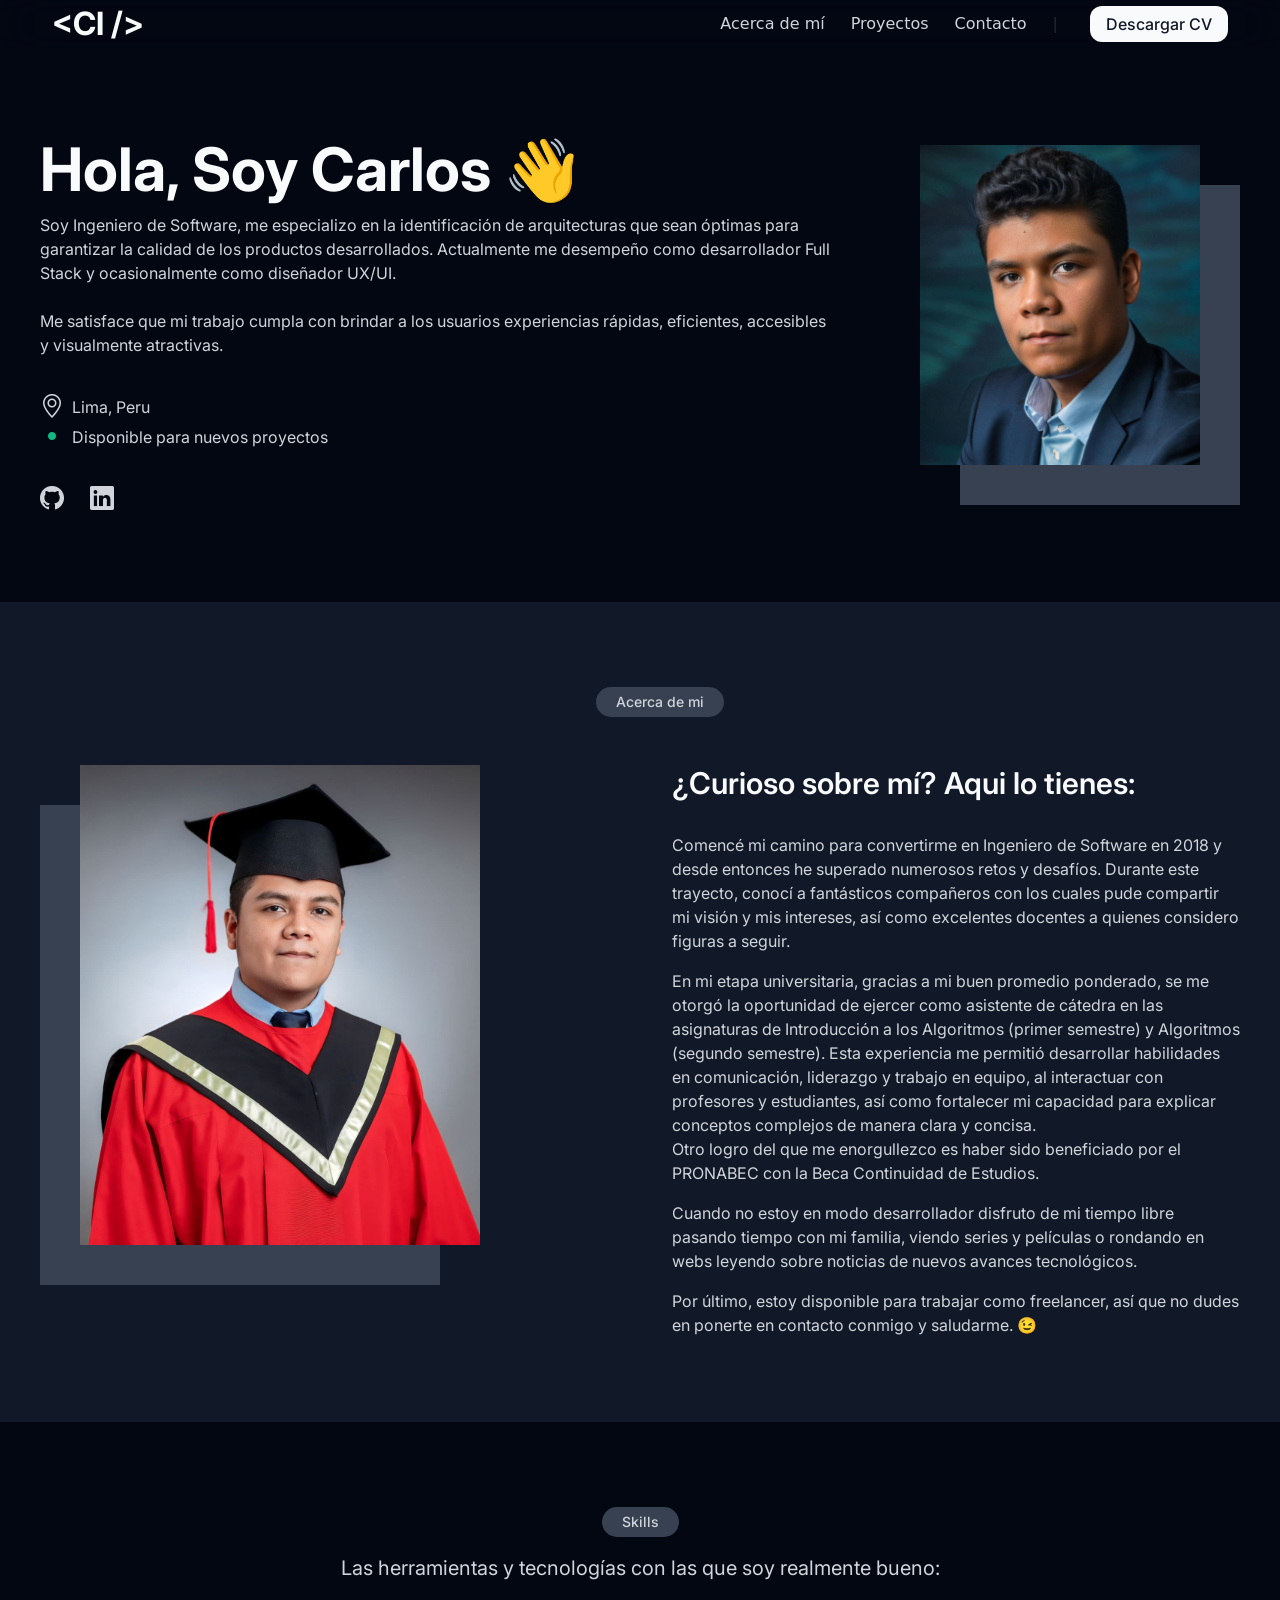
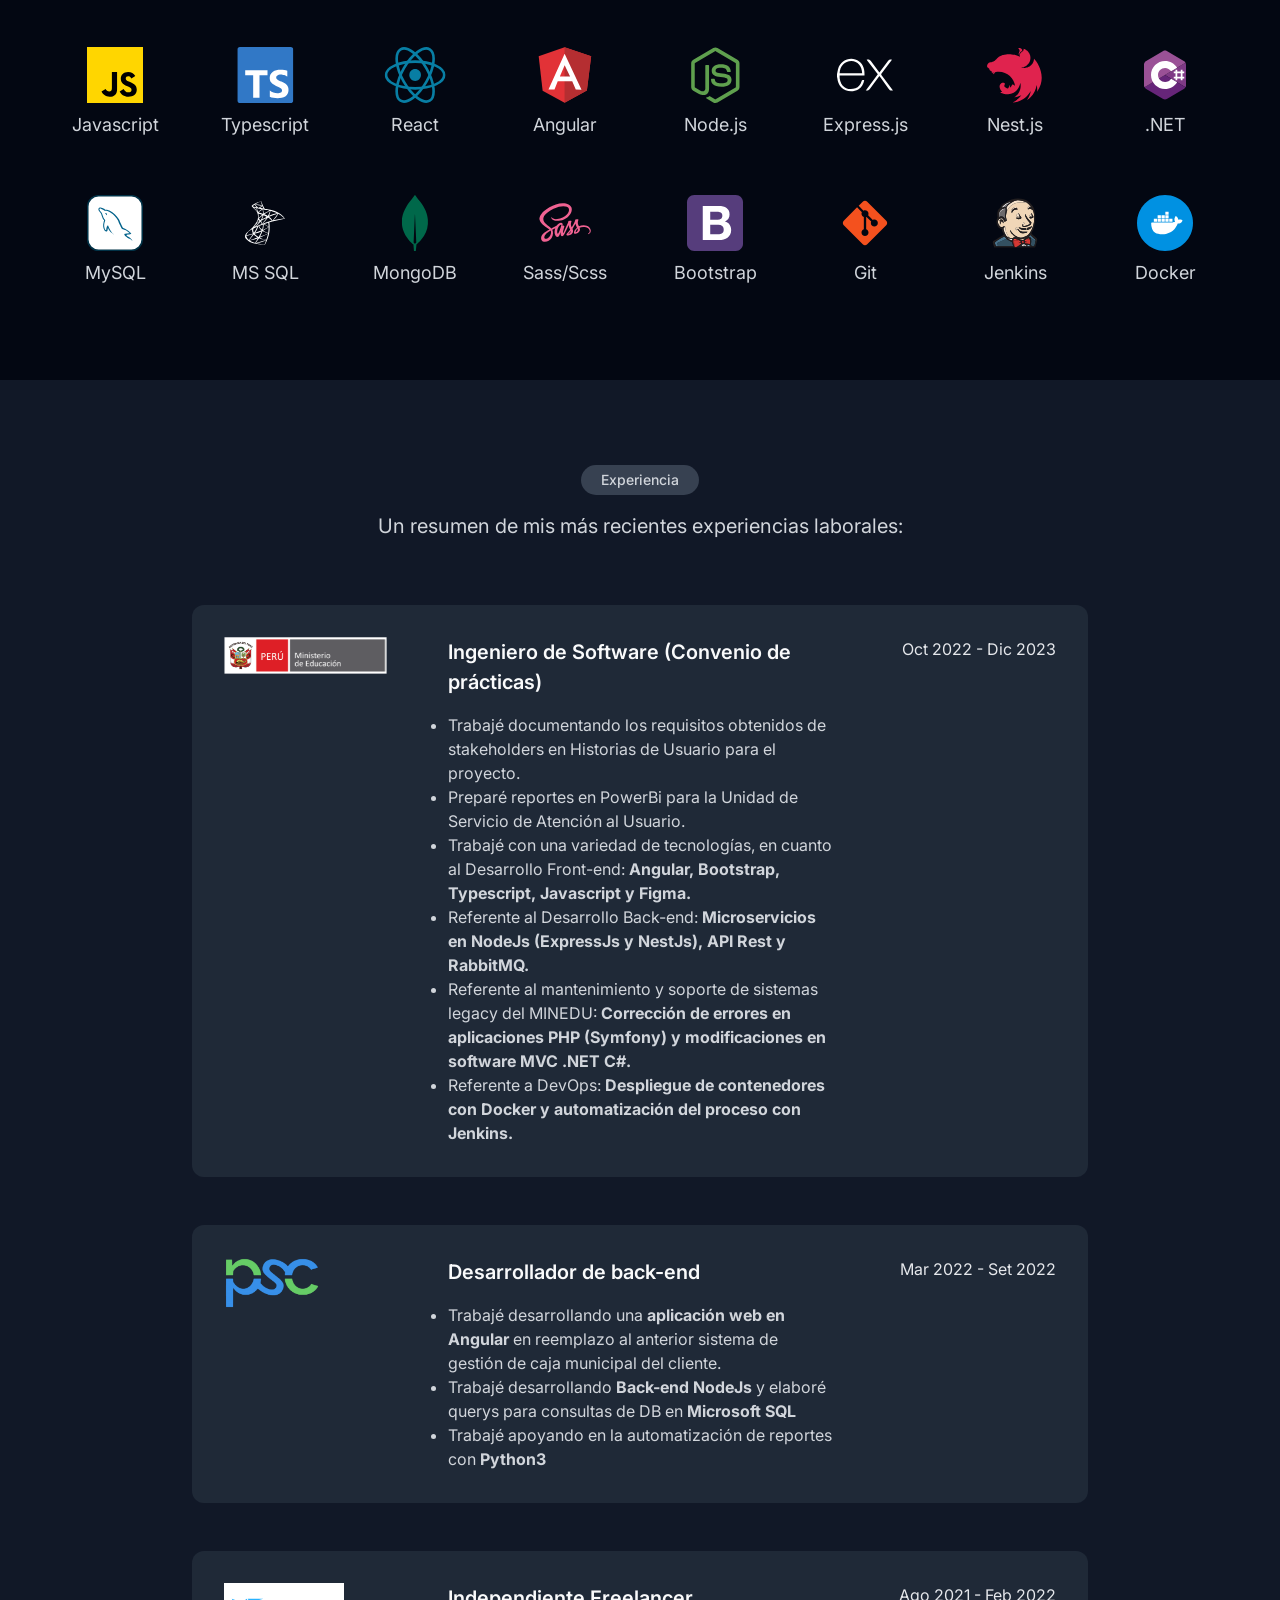
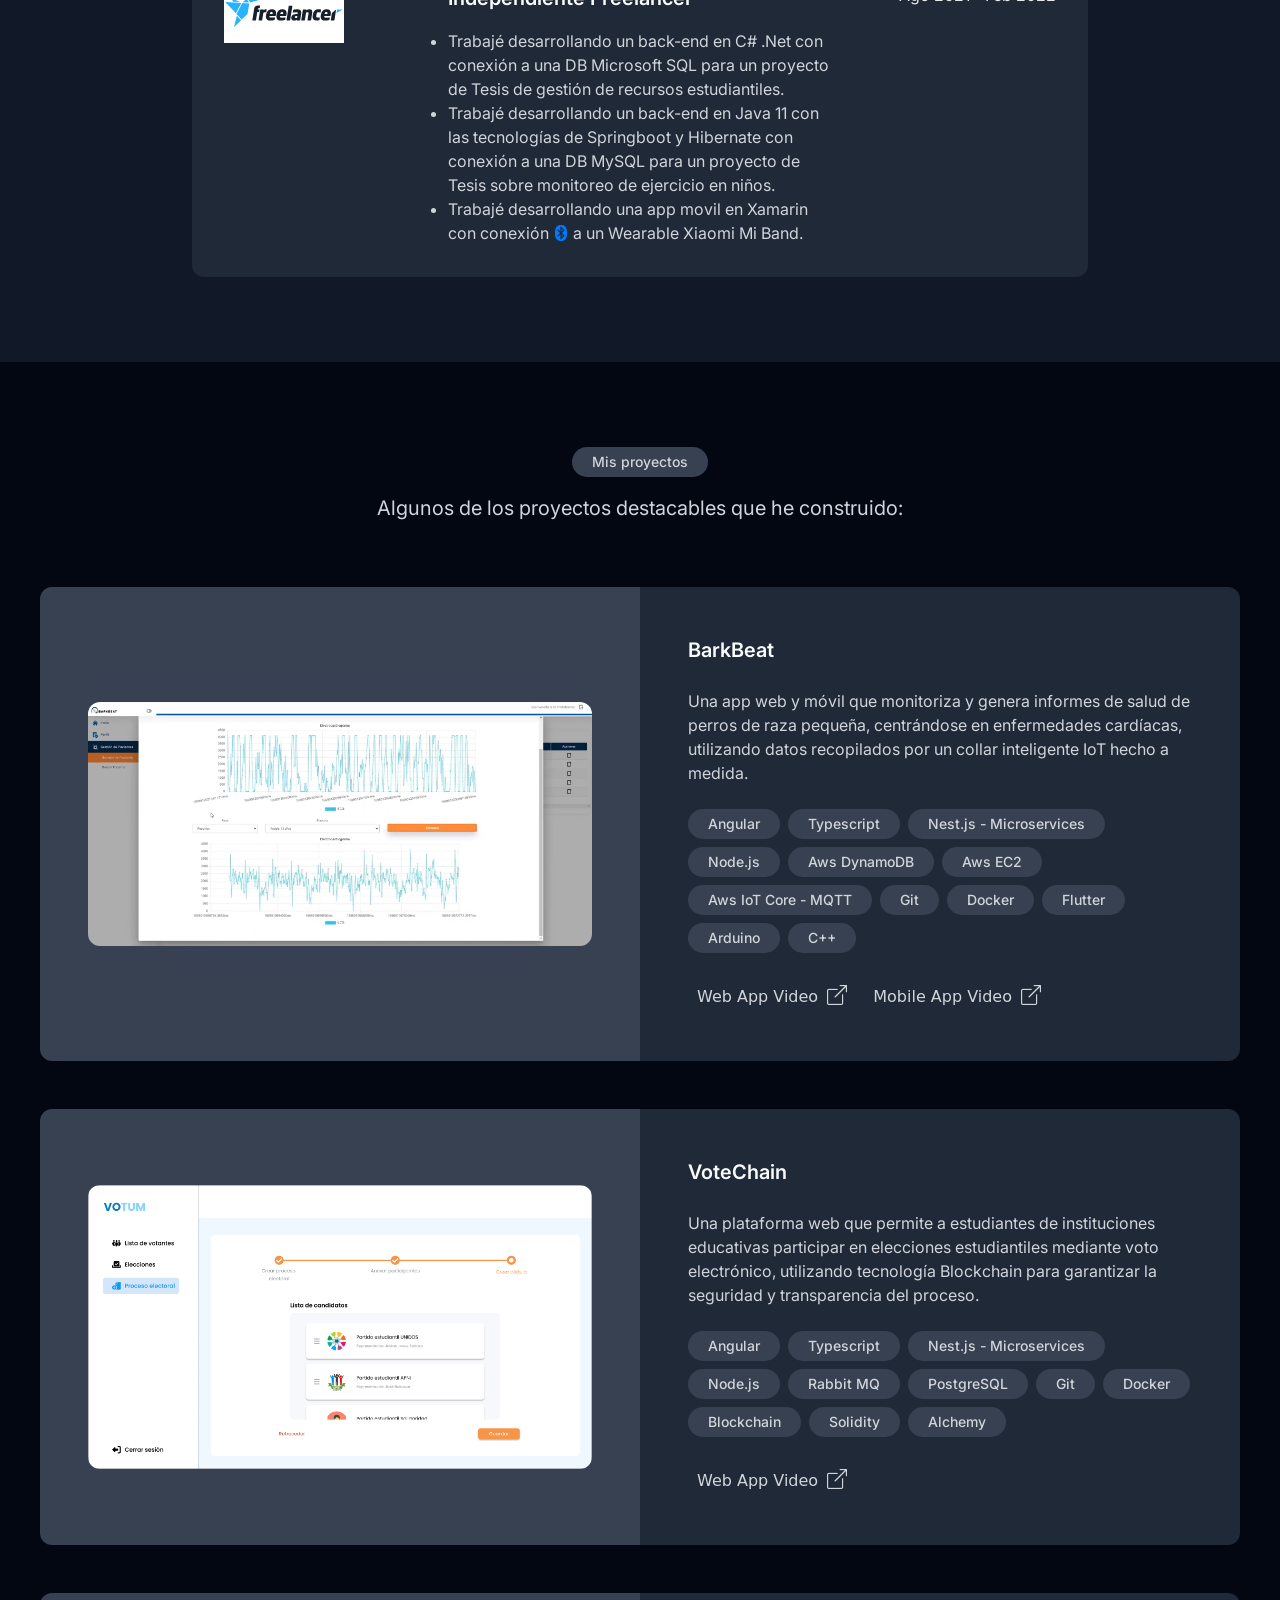
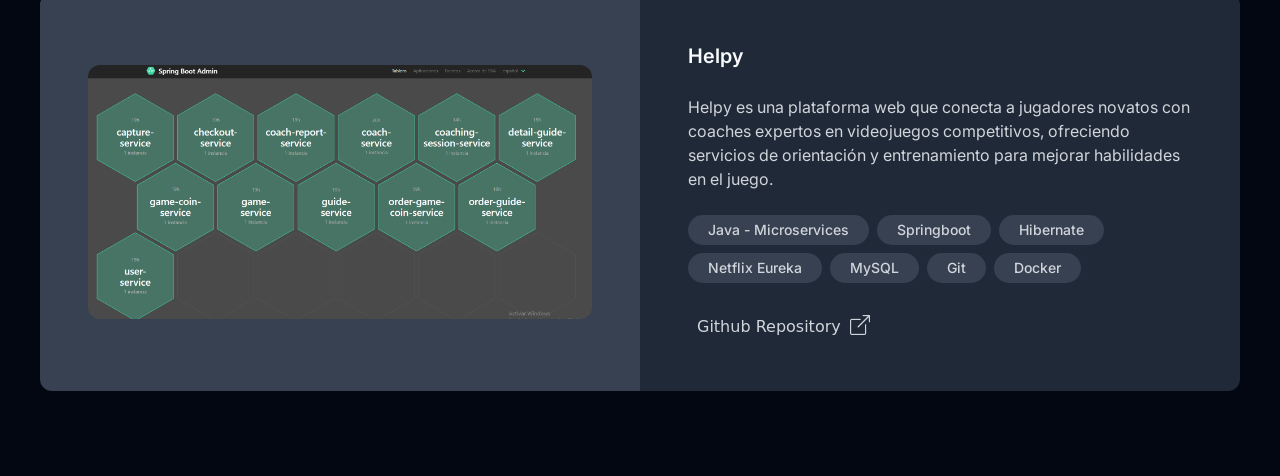
==== commit 5c64ebde: "fix padding work containers" ====
--- a/index.html
+++ b/index.html
@@ -146,7 +146,7 @@
                             tecnológicos.
                         </p>
                         <p>Por último, estoy disponible para trabajar como freelancer, así que no dudes en ponerte en
-                            contacto conmigo y saludarme. 😉</p>
+                            contacto conmigo y saludarme. 😉
                         </p>
                     </div>
 
--- a/style.css
+++ b/style.css
@@ -275,6 +275,7 @@
     font-family: 'Inter', sans-serif;
     font-size: 1rem;
     font-weight: 400;
+    margin-bottom: 0 !important;
 }
 
 /*Skills*/
@@ -737,8 +738,21 @@
     }
 
     .work-section {
+        gap: 2rem;
         padding-left: 1rem;
         padding-right: 1rem;
     }
 
+    .work-section .section-container {
+        gap: 2rem;
+    }
+
+    .container-work .preview-work-column {
+        padding: 1.5rem;
+    }
+
+    .container-work .description-work-column {
+        padding: 1.5rem;
+    }
+
 }
